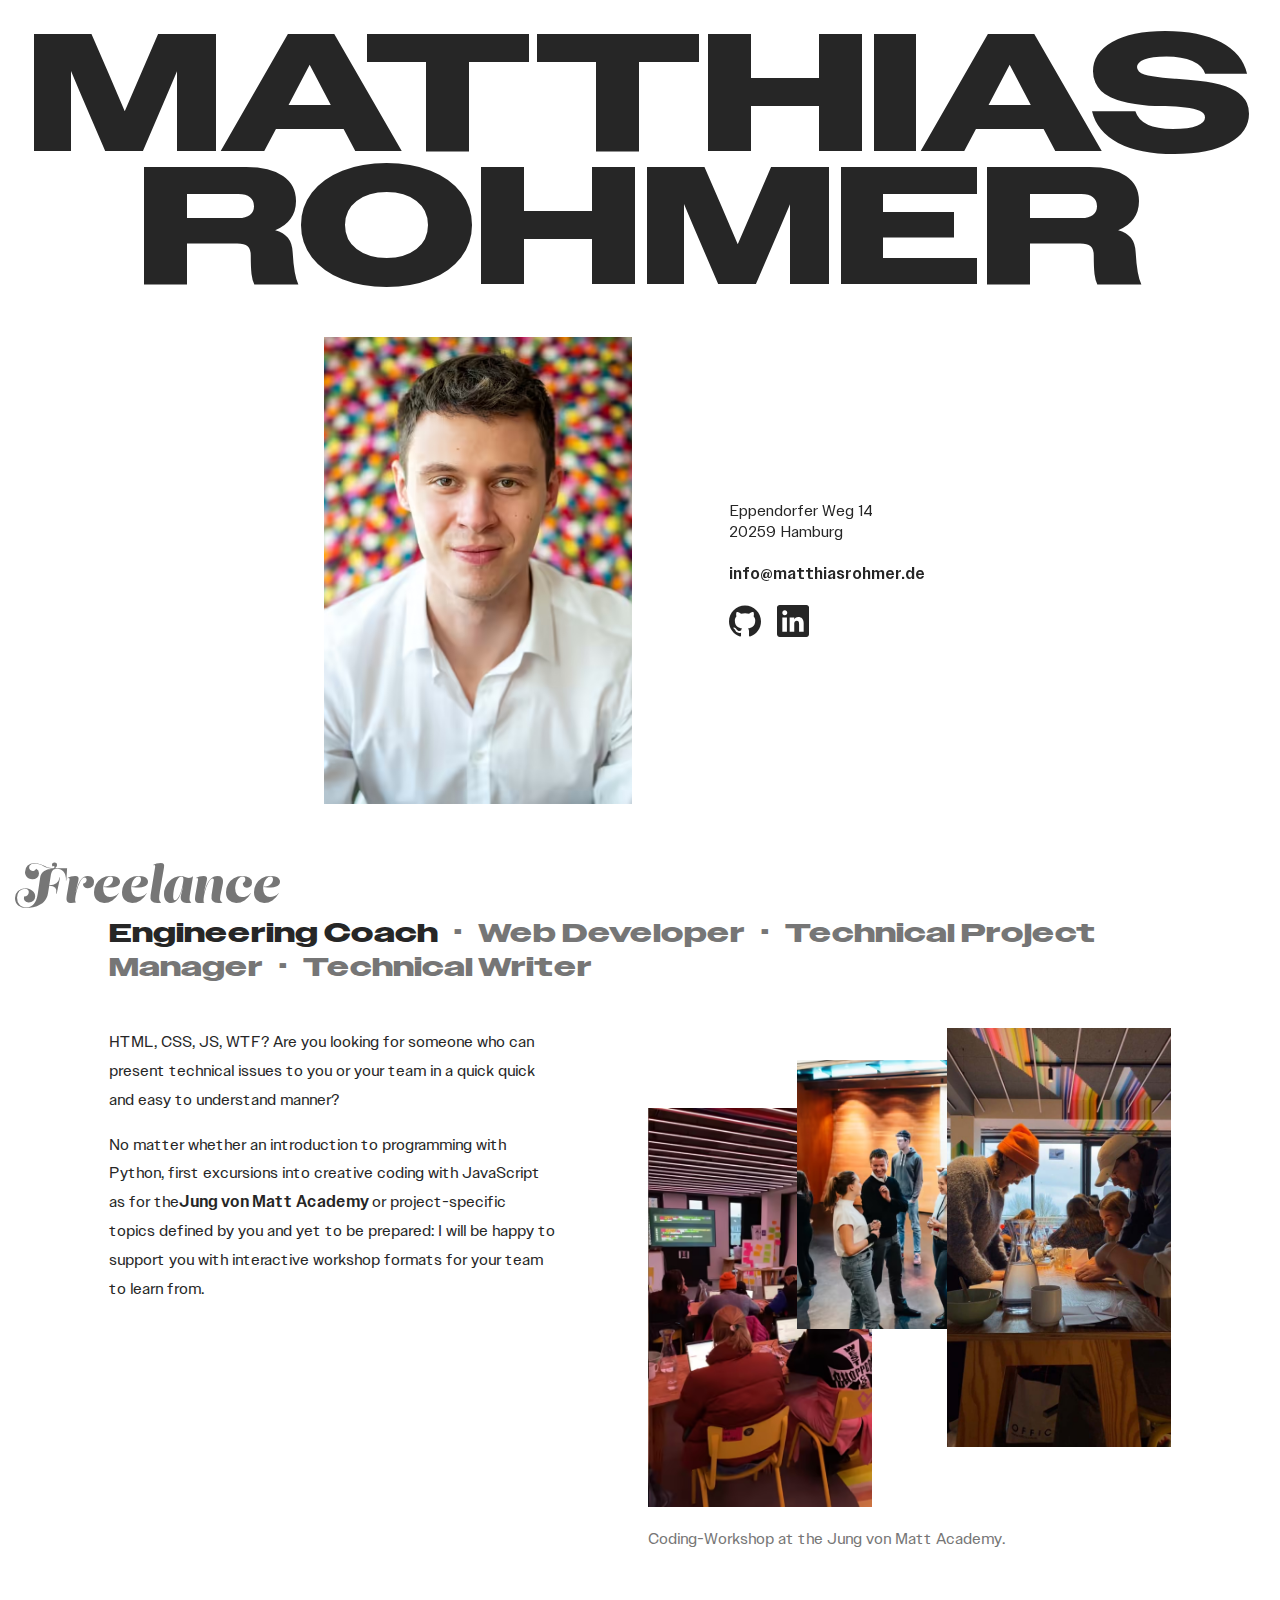
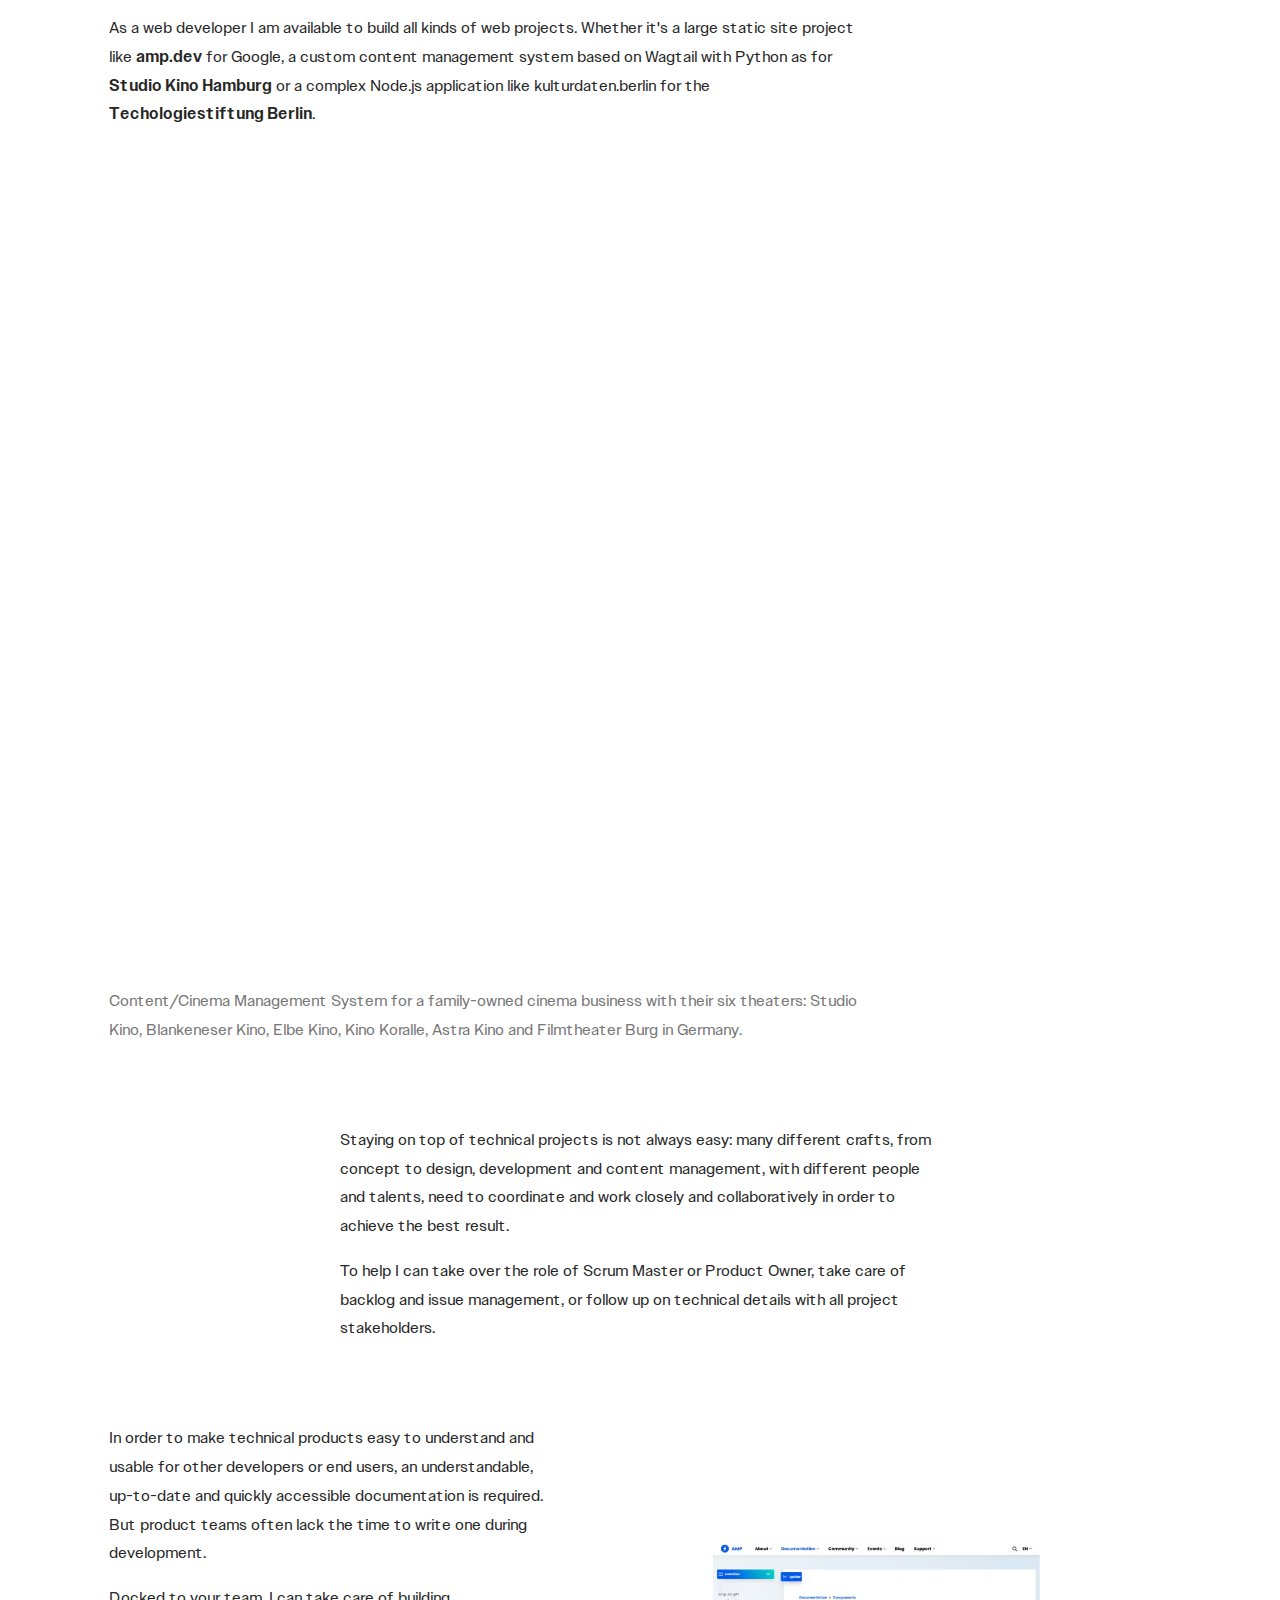
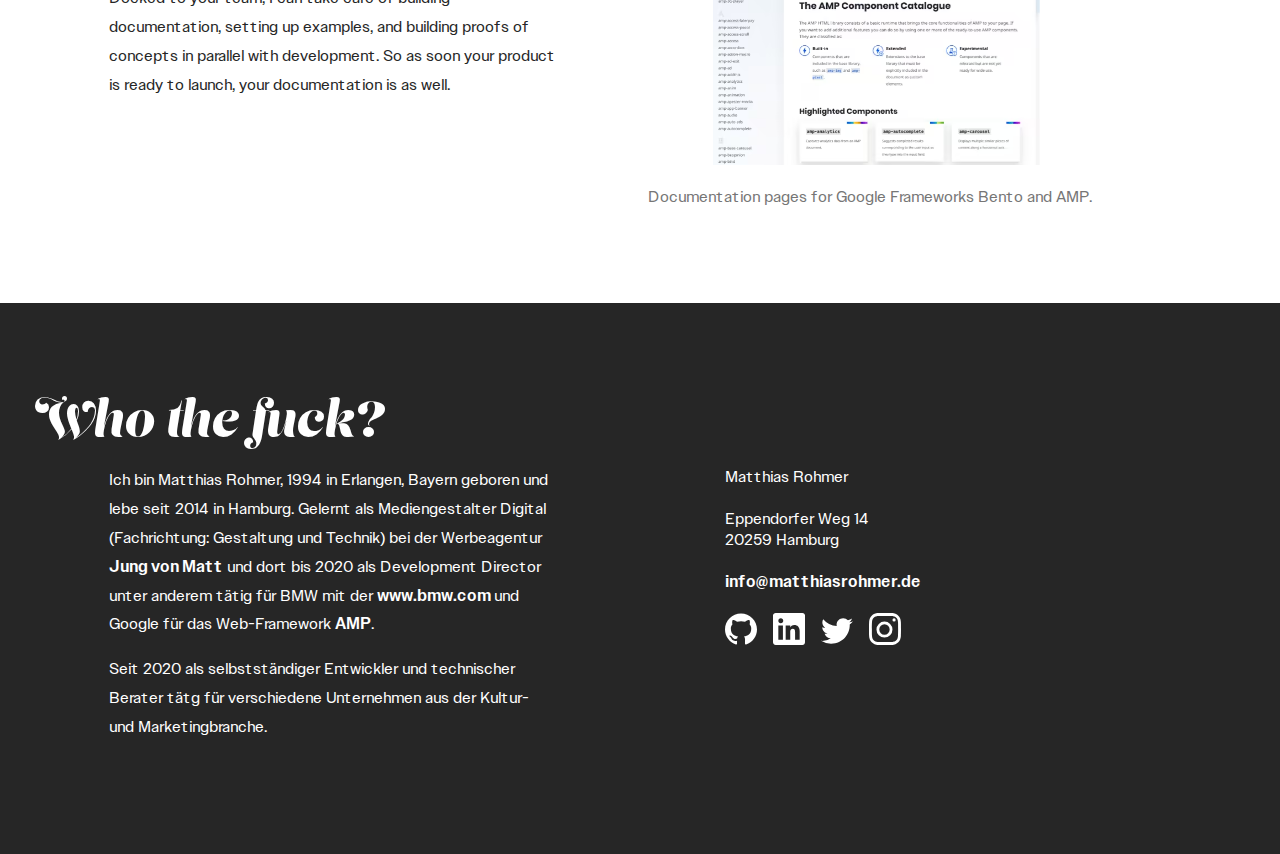
==== en/index.html @ 19c73180 "⚡️ Fix Lighthouse issues add english version" ====
<!doctype html><html lang="en"><head><meta charset="utf-8"><meta name="viewport" content="width=device-width,initial-scale=1"><link rel="shortcut icon" href="https://matthiasrohmer.github.io/2cd8d5626d5f0442fb8a.png"><link rel="canonical" href="https://www.matthiasrohmer.de"><link rel="alternate" hreflang="x-default" href="https://www.matthiasrohmer.de"><link rel="alternate" hreflang="en" href="https://www.matthiasrohmer.de/en/"><meta name="description" property="og:description" content="Freelance web developer and technical project manager living in Hamburg, Germany."><meta property="og:locale" content="en"><meta property="og:title" content="Matthias Rohmer | Web Developer &amp; Technical Project Manager"><meta property="og:url" content="https://www.matthiasrohmer.de"><meta property="og:type" content="website"><meta property="og:image:width" content="1200"><meta property="og:image:height" content="630"><meta property="og:image" content="https://matthiasrohmer.github.io/eeb49c354601a2fb08bf.jpg"><title>Matthias Rohmer | Web Developer &amp; Technical Project Manager</title><script defer="" data-domain="matthiasrohmer.de" src="https://plausible.io/js/plausible.js"></script><script defer="defer" src="https://matthiasrohmer.github.io/main.0be79943019cff0541ad.js"></script><style type="text/css">@font-face{font-display:swap;font-family:Owners Text;font-style:normal;font-weight:400;src:url(https://matthiasrohmer.github.io/fc6c41e362201911a006.woff2) format("woff2")}@font-face{font-display:swap;font-family:Owners Text;font-style:normal;font-weight:500;src:url(https://matthiasrohmer.github.io/acf7af7b7e41f0316003.woff2) format("woff2")}@font-face{font-display:swap;font-family:Owners XWide;font-style:normal;font-weight:400;src:url(https://matthiasrohmer.github.io/ea2575c4640aa5e8d9e4.woff2) format("woff2")}@font-face{font-display:swap;font-family:Lust Script;font-style:normal;font-weight:400;src:url(https://matthiasrohmer.github.io/aa566b6c888384e0f98e.woff2) format("woff2")}body{background-color:var(--color-2);color:var(--color-1);font-family:Owners Text,sans-serif;margin:0;padding:0}:root{--color-1:#262626;--color-2:#fff;--color-3:#767676}@media(prefers-color-scheme:dark){:root{--color-1:#fff;--color-2:#262626;--color-3:#a5a5a5}}h1,h2,h3,h4,h5,h6{font-family:Owners XWide,sans-serif;margin-bottom:20px;margin-top:0}img,video{height:auto;width:100%}figure{margin:0}figcaption{color:var(--color-3)}a{color:currentColor;font-style:normal;font-weight:500;text-decoration:none}p{line-height:1.8em;margin-top:0}.a{grid-gap:16px;display:grid;grid-template-columns:repeat(16,1fr)}.b{color:var(--color-3)}.c{display:block;height:1px;pointer-events:none;position:relative;top:-120px;width:100%}.d{margin-bottom:32px;padding:16px;position:relative}@media(min-width:480px){.d{height:auto;padding:32px 0}}.e{grid-column:1/span 2}@media(min-width:480px){.e{display:none}}.f{grid-column:3/span 2;position:sticky;top:16px}@media(min-width:480px){.f{display:none}}.e svg,.f svg{fill:var(--color-1);height:auto;width:calc(100% + 16px)}.g{display:none;font-size:min(max(1rem,13vw),200px);grid-column:1/-1;height:fit-content;line-height:.8em;position:sticky;text-align:center;text-transform:uppercase;top:16px}@media(min-width:480px){.g{display:block}}.h{grid-column:7/span 9;grid-row:1}@media(min-width:480px){.h{grid-column:5/span 4;grid-row:2}}@media(min-width:1200px){.h{grid-column:5/span 4}}.h img{height:100%;object-fit:cover;width:100%}.i{font-style:normal;grid-column:7/span 8;grid-row:2}@media(min-width:480px){.i{align-self:flex-end;grid-column:9/span 8;height:fit-content}}@media(min-width:1200px){.i{align-self:center;grid-column:10/span 4}}.j{display:block}.k{display:inline-block;height:32px;width:32px}.k+.k{margin-left:16px}.k svg{fill:currentColor;height:auto;width:100%}.l{background-color:var(--color-2);margin:0 auto;max-width:1465px;padding:16px 16px 10px;position:sticky;top:0;z-index:1}.l:after,.l:before{background-color:var(--color-2);content:"";height:30px;opacity:.8;pointer-events:none;position:absolute;top:calc(100% - 15px);transform:skew(0,-2deg);width:100%}.l:after{background-color:var(--color-2);opacity:.4;transform:skew(0,-1deg)}@media(min-width:480px){.l{padding:32px 32px 10px}}.m{color:var(--color-3);font-family:Lust Script,sans-serif;font-size:min(max(1rem,12vw),50px);line-height:.4em;margin:0 auto -16px;max-width:1465px;padding:16px;position:relative;z-index:2}@media(min-width:480px){.m{margin-bottom:-32px}}.n{-webkit-appearance:none;-moz-appearance:none;background:url("data:image/svg+xml;charset=utf-8,%3Csvg width='24' height='24' xmlns='http://www.w3.org/2000/svg'%3E%3Cpath d='m0 6 12 12L24 6H0z'/%3E%3Cpath fill='none' d='M0 0h24v24H0V0z'/%3E%3C/svg%3E");background-position:calc(100% - 10px);background-repeat:no-repeat;background-size:auto 33.33%;border:2px solid var(--color-1);border-radius:0;color:var(--color-1);font-family:Owners XWide,sans-serif;grid-column:3/-1;padding:8px;position:relative;z-index:1}@media(min-width:480px){.n{display:none}}.o{display:none;font-family:Owners XWide,sans-serif;font-size:min(max(1rem,2vw),32px);grid-column:2/-1;list-style:none;margin:0;padding:0;position:relative;z-index:1}@media(min-width:480px){.o{display:block}}.p{color:var(--color-3);display:inline;transition:color .2s ease}.p+.p:before{content:"·";margin:0 16px}.p.--active{color:var(--color-1)}.q{margin:0 auto;max-width:1465px;padding:16px}@media(min-width:480px){.q{padding:32px}}.r{grid-column:1/-1}@media(min-width:700px){.r{grid-column:2/span 6}.r:last-child{grid-column:9/span 7}.r.s{grid-column:2/span 10}.r.t{grid-column:5/span 8}}.u.v{display:grid;grid-template-columns:repeat(7,1fr)}.u.v picture:first-child{grid-column:1/span 3;grid-row:1;padding-top:80px}.u.v picture:nth-child(2){grid-column:3/span 2;grid-row:1;padding-top:32px}.u.v video{grid-column:5/span 3;grid-row:1}.u.v figcaption{grid-column:1/-1;grid-row:2;padding-top:16px}.u.w{display:grid;grid-column:1/-1;max-height:90vh;overflow:hidden;position:relative}.u.w picture{grid-row:1}.u.w picture:first-child{grid-column:8/span 9;grid-row:1;margin-bottom:64px}@media(min-width:700px){.u.w picture:first-child{grid-column:span 4}}.u.w picture:nth-child(2){align-self:end;grid-column:1/span 11;grid-row:1}@media(min-width:700px){.u.w picture:nth-child(2){grid-column:span 4}}.u.w picture:nth-child(3){display:none;grid-column:span 4}@media(min-width:700px){.u.w picture:nth-child(3){display:block}}.u.w picture:nth-child(4){align-self:center;display:none;grid-column:span 4}@media(min-width:700px){.u.w picture:nth-child(4){display:block}}.u.w figcaption{background-color:var(--color-2);grid-column:1/-1;grid-row:2;padding-top:16px}@media(min-width:700px){.u.w figcaption{grid-column:2/span 10}}.u.x{display:grid;grid-template-columns:repeat(8,1fr)}.u.x picture:first-child{grid-column:1/span 2;grid-row:1;margin-bottom:64px}.u.x picture:nth-child(2){align-self:end;grid-column:2/span 7;grid-row:1}@media(min-width:700px){.u.x picture:nth-child(2){grid-column:2/span 5}}.u.x figcaption{grid-column:1/-1;grid-row:2;padding-top:16px}.y{background-color:var(--color-1);color:var(--color-2);margin-top:32px;padding:32px 0;position:relative;z-index:1}@media(prefers-color-scheme:dark){.y{background-color:#a3a3a3}}@media(min-width:480px){.y{margin-top:64px;padding:64px 0}}.z{margin:0 auto;max-width:1465px;padding:16px}@media(min-width:480px){.z{padding:32px}}.ab{font-family:Lust Script,sans-serif;font-size:min(max(1rem,12vw),50px);grid-column:1/-1}.bb{grid-column:1/-1}@media(min-width:700px){.bb{grid-column:2/span 6}}.cb{font-style:normal;grid-column:1/-1;margin-top:32px;text-align:center}@media(min-width:480px){.cb{margin-top:64px}}@media(min-width:700px){.cb{grid-column:10/span 6;margin-top:0;text-align:left}}</style></head><body><svg xmlns="http://www.w3.org/2000/svg" style="position:absolute;width:0;height:0;overflow:hidden"><symbol id="icon-github" viewBox="0 0 30 29"><title>github</title><path d="M15 0C6.713 0 0 6.653 0 14.867c0 6.578 4.294 12.135 10.256 14.105.75.13 1.031-.316 1.031-.707 0-.353-.018-1.523-.018-2.769-3.769.688-4.744-.91-5.044-1.746-.169-.428-.9-1.747-1.538-2.1-.525-.279-1.275-.967-.018-.985 1.181-.019 2.025 1.078 2.306 1.524 1.35 2.248 3.506 1.616 4.369 1.226.131-.966.525-1.617.956-1.988-3.337-.372-6.825-1.654-6.825-7.34 0-1.618.581-2.956 1.538-3.996-.15-.372-.675-1.896.15-3.94 0 0 1.256-.39 4.125 1.524 1.2-.335 2.475-.502 3.75-.502s2.55.167 3.75.502c2.868-1.933 4.125-1.524 4.125-1.524.825 2.044.3 3.568.15 3.94.956 1.04 1.537 2.36 1.537 3.995 0 5.705-3.506 6.969-6.844 7.34.544.465 1.013 1.357 1.013 2.751 0 1.988-.019 3.587-.019 4.088 0 .39.281.855 1.031.707C25.706 27.002 30 21.427 30 14.867 30 6.653 23.288 0 15 0Z" fill-rule="evenodd"></path></symbol><symbol id="icon-instagram" viewBox="0 0 30 30"><title>instagram</title><g fill-rule="evenodd"><path d="M15 0c-4.074 0-4.585.017-6.184.09-1.597.073-2.687.327-3.642.698a7.352 7.352 0 0 0-2.656 1.73 7.352 7.352 0 0 0-1.73 2.656C.417 6.13.163 7.22.09 8.816.017 10.416 0 10.926 0 15s.017 4.585.09 6.184c.073 1.597.327 2.687.698 3.642a7.352 7.352 0 0 0 1.73 2.656 7.353 7.353 0 0 0 2.656 1.73c.955.371 2.045.625 3.642.698 1.6.073 2.11.09 6.184.09s4.585-.017 6.184-.09c1.597-.073 2.687-.327 3.642-.697a7.353 7.353 0 0 0 2.656-1.73 7.353 7.353 0 0 0 1.73-2.657c.371-.955.625-2.045.698-3.642.073-1.6.09-2.11.09-6.184s-.017-4.585-.09-6.184c-.073-1.597-.327-2.687-.697-3.642a7.353 7.353 0 0 0-1.73-2.656 7.352 7.352 0 0 0-2.657-1.73C23.87.417 22.78.163 21.184.09 19.584.017 19.074 0 15 0Zm0 2.703c4.005 0 4.48.015 6.061.087 1.463.067 2.257.311 2.786.517.7.272 1.2.597 1.724 1.122.525.525.85 1.024 1.122 1.724.206.529.45 1.323.517 2.786.072 1.581.087 2.056.087 6.061s-.015 4.48-.087 6.061c-.067 1.463-.311 2.257-.517 2.786-.272.7-.597 1.2-1.122 1.724a4.647 4.647 0 0 1-1.724 1.122c-.529.206-1.323.45-2.786.517-1.581.072-2.056.087-6.061.087s-4.48-.015-6.061-.087c-1.463-.067-2.257-.311-2.786-.517-.7-.272-1.2-.597-1.724-1.122a4.648 4.648 0 0 1-1.122-1.724c-.206-.529-.45-1.323-.517-2.786-.072-1.581-.087-2.056-.087-6.061s.015-4.48.087-6.061c.067-1.463.311-2.257.517-2.786.272-.7.597-1.2 1.122-1.724a4.647 4.647 0 0 1 1.724-1.122c.529-.206 1.323-.45 2.786-.517 1.581-.072 2.056-.087 6.061-.087Z"></path><path d="M14.5 20.368a4.868 4.868 0 1 1 0-9.736 4.868 4.868 0 0 1 0 9.736ZM14.5 8a7.5 7.5 0 1 0 0 15 7.5 7.5 0 0 0 0-15ZM25 6.5a1.5 1.5 0 1 1-3 0 1.5 1.5 0 0 1 3 0"></path></g></symbol><symbol id="icon-linkedin" viewBox="0 0 30 30"><title>linkedin</title><path d="M27.6 0H2.564C1.196 0 0 .985 0 2.337v25.092C0 28.789 1.196 30 2.563 30h25.03C28.968 30 30 28.78 30 27.429V2.337C30.008.985 28.968 0 27.6 0ZM9.3 25.007H5V11.644h4.3v13.363ZM7.298 9.612h-.032C5.891 9.612 5 8.588 5 7.307 5.001 6.002 5.916 5 7.322 5c1.407 0 2.266.993 2.298 2.306 0 1.281-.891 2.305-2.321 2.305Zm17.707 15.395h-4.298V17.7c0-1.75-.625-2.946-2.18-2.946-1.188 0-1.89.805-2.203 1.586-.118.282-.149.664-.149 1.055v7.612h-4.298V11.644h4.298v1.86c.625-.891 1.602-2.173 3.876-2.173 2.821 0 4.954 1.86 4.954 5.869v7.807Z"></path></symbol><symbol id="icon-twitter" viewBox="0 0 35 28"><title>twitter</title><path d="M11.007 28c13.209 0 20.431-10.771 20.431-20.112 0-.306-.006-.61-.02-.913A14.477 14.477 0 0 0 35 3.315a14.496 14.496 0 0 1-4.124 1.112 7.114 7.114 0 0 0 3.158-3.91 14.54 14.54 0 0 1-4.56 1.716A7.226 7.226 0 0 0 24.232 0c-3.965 0-7.18 3.166-7.18 7.068 0 .554.062 1.094.185 1.611A20.497 20.497 0 0 1 2.436 1.294a6.966 6.966 0 0 0-.973 3.553c0 2.452 1.268 4.617 3.196 5.884a7.214 7.214 0 0 1-3.252-.884l-.001.09c0 3.423 2.475 6.281 5.76 6.93a7.297 7.297 0 0 1-3.242.12c.914 2.809 3.565 4.853 6.708 4.91a14.552 14.552 0 0 1-8.92 3.026c-.578 0-1.15-.033-1.712-.098A20.562 20.562 0 0 0 11.008 28"></path></symbol></svg><svg xmlns="http://www.w3.org/2000/svg" style="position:absolute;width:0;height:0;overflow:hidden"><symbol id="logo-matthias" viewBox="0 0 119 1219"><title>logo-matthias</title><path d="m115.97 1182.517-77.12.161 20.77-8.694 56.35-24.31v-36.386l-56.35-24.311-20.448-8.694 20.448.16 56.35.162v-37.674H3.27v55.706l74.382 32.2-37.191 15.939-37.191 16.1v55.706h112.7v-36.064Zm0-185.955-21.092-11.27v-65.527l21.092-11.27v-44.919L3.27 928.781v44.92l112.7 65.043v-42.181Zm-44.114-64.4v40.894L33.055 952.61l38.8-20.447Zm44.114-168.728H29.835v-57.96H3.269v156.814h26.566V804.65h86.135v-41.216Zm0-161.966H29.835v-57.96H3.269v156.814h26.566v-57.638h86.135v-41.216Zm0-107.387H72.178V427.75h43.792v-41.216H3.27v41.216h42.182v66.332H3.27v41.216h112.7v-41.216Zm0-159.712H3.27v40.894h112.7V334.37Zm0-46.69-21.091-11.27v-65.527l21.09-11.27v-44.919L3.27 219.898v44.92l112.7 65.043V287.68Zm-44.114-64.4v40.894l-38.801-20.447 38.8-20.447Zm47.012-150.696C118.868 26.86 103.25.294 80.067.294c-28.98 0-31.717 39.445-33.971 70.68-1.61 20.768-2.737 37.995-11.27 37.995-5.474 0-10.304-7.889-10.304-28.819 0-20.447 6.44-34.454 16.905-37.835V2.227C15.827 8.023.37 36.52.37 81.439c0 44.275 15.456 69.874 38.48 69.874 28.818 0 32.038-36.87 33.97-67.62 1.45-22.219 2.254-41.217 11.27-41.217 5.957 0 10.948 9.016 10.948 31.395 0 21.092-5.957 33.166-17.227 36.709v41.698c26.082-6.278 41.055-34.292 41.055-79.694Z"></path></symbol><symbol id="logo-rohmer" viewBox="0 0 119 964"><title>logo-rohmer</title><path d="M115.97 922.57H76.684v-48.46c0-9.016 2.898-12.88 11.592-13.202 13.524-.483 21.735-.966 27.692-3.542v-42.504c-6.923 3.38-17.388 4.669-30.912 5.474-11.43.644-18.193 5.796-21.09 16.905-4.992-13.041-14.974-20.125-28.015-20.125-20.769 0-32.683 17.549-32.683 47.817v98.854h112.7V922.57Zm-63.757-49.91v49.91H28.868v-49.91c0-9.498 4.186-14.972 11.753-14.972 7.406 0 11.592 5.635 11.592 14.973ZM119.19 727.6c0-47.978-23.827-82.593-59.57-82.593-35.742 0-59.57 34.615-59.57 82.593 0 48.3 23.828 82.754 59.57 82.754 35.742 0 59.57-34.454 59.57-82.754Zm-27.852 0c0 23.345-12.076 40.089-31.718 40.089s-31.716-16.744-31.716-40.09c0-23.023 12.075-39.767 31.717-39.767s31.717 16.744 31.717 39.767Zm24.632-132.343H72.178v-66.331h43.791V487.71H3.27v41.216h42.182v66.332H3.27v41.216h112.7v-41.216Zm0-154.72-77.118.16 20.768-8.693 56.35-24.311v-36.386l-56.35-24.311-20.447-8.694 20.448.16 56.35.162V300.95H3.27v55.706l74.382 32.2-37.191 15.939-37.191 16.1V476.6h112.7v-36.064Zm0-282.394H90.694v90.804h-19.32v-68.425H46.9v68.425H29.353v-90.804H3.27V289.84h112.7V158.143Zm0-50.393H76.686V59.289c0-9.016 2.897-12.88 11.591-13.202 13.524-.483 21.735-.966 27.692-3.542V.04c-6.923 3.382-17.388 4.67-30.912 5.475-11.43.644-18.193 5.796-21.09 16.905C58.974 9.379 48.992 2.295 35.951 2.295 15.183 2.295 3.27 19.844 3.27 50.112v98.853h112.7V107.75ZM52.214 57.84v49.91H28.867V57.84c0-9.5 4.186-14.973 11.753-14.973 7.406 0 11.592 5.635 11.592 14.973Z"></path></symbol></svg><section class="d a" data-parallax="stage"><div class="e"><svg width="119" height="1219"><use href="#logo-matthias"></use></svg></div><div class="f"><svg width="119" height="964"><use href="#logo-rohmer"></use></svg></div><h1 class="g">Matthias<br>Rohmer</h1><picture class="h"><source srcset="https://matthiasrohmer.github.io/567ba1b4fa90b9daa570.avif" type="image/avif"><source srcset="https://matthiasrohmer.github.io/42ac4b1ed1ce0d8e7ca0.webp" type="image/webp"><source srcset="https://matthiasrohmer.github.io/c59027f621e9e6199894.jpg" type="image/jpeg"><img src="https://matthiasrohmer.github.io/c59027f621e9e6199894.jpg" width="484" height="726" loading="lazy" decoding="async" alt="Matthias Rohmer"></picture><address class="i">Eppendorfer Weg 14<br>20259&nbsp;Hamburg<br><br><a class="j" href="mailto:info@matthiasrohmer.de">info@matthiasrohmer.de</a><br><a class="k" href="https://github.com/matthiasrohmer" rel="noopener" aria-label="GitHub"><svg width="30" height="30"><use href="#icon-github"></use></svg></a><a class="k" href="https://www.linkedin.com/in/matthias-rohmer-b09191b0/" rel="noopener" aria-label="LinkedIn"><svg width="30" height="30"><use href="#icon-linkedin"></use></svg></a></address></section><h2 class="m">Freelance</h2><nav class="l a" data-skills=""><select class="n"><option value="engineering-coach">Engineering Coach</option><option value="web-developer">Web Developer</option><option value="technical-project-manager">Technical Project Manager</option><option value="technical-writer">Technical Writer</option></select><div class="o" role="list"><a class="p --active" href="#engineering-coach" role="listitem" data-skill="">Engineering Coach</a><a class="p" href="#web-developer" role="listitem" data-skill="">Web Developer</a><a class="p" href="#technical-project-manager" role="listitem" data-skill="">Technical Project Manager</a><a class="p" href="#technical-writer" role="listitem" data-skill="">Technical Writer</a></div></nav><span class="c" id="engineering-coach" tabindex="-1"></span><section class="q a"><div class="r"><p>HTML, CSS, JS, WTF? Are you looking for someone who can present technical issues to you or your team in a quick quick and easy to understand manner?</p><p>No matter whether an introduction to programming with Python, first excursions into creative coding with JavaScript as for the<a href="https://jvm-academy.org" rel="noopener" target="_blank">Jung von Matt Academy </a>or project-specific topics defined by you and yet to be prepared: I will be happy to support you with interactive workshop formats for your team to learn from.</p></div><figure class="r u v"><picture data-scroll="" data-scroll-speed="-2" data-scroll-position="top"><source srcset="https://matthiasrohmer.github.io/61c12d3a1e2a7eeea986.avif" type="image/avif"><source srcset="https://matthiasrohmer.github.io/9254873c31ae91c7b62b.webp" type="image/webp"><source srcset="https://matthiasrohmer.github.io/6b6b4c8a4e3cffbe28b3.jpg" type="image/jpeg"><img src="https://matthiasrohmer.github.io/6b6b4c8a4e3cffbe28b3.jpg" width="488" height="868" loading="lazy" decoding="async" alt="Students experimenting with three.js"></picture><picture><source srcset="https://matthiasrohmer.github.io/c2830d182aea3750db48.avif" type="image/avif"><source srcset="https://matthiasrohmer.github.io/048047be6dc3790830ab.webp" type="image/webp"><source srcset="https://matthiasrohmer.github.io/0fc7d37f753dbf2ca07a.jpg" type="image/jpeg"><img src="https://matthiasrohmer.github.io/0fc7d37f753dbf2ca07a.jpg" width="360" height="648" loading="lazy" decoding="async" alt="A first demo sprint review in an agile workshop."></picture><video src="https://matthiasrohmer.github.io/80843d823f3e53322523.mp4" poster="https://matthiasrohmer.github.io/39649ac3b7039bd49dfe.jpg" width="480" height="898" autoplay="" loop="" muted="" playsinline=""></video><figcaption>Coding-Workshop at the Jung von Matt Academy.</figcaption></figure></section><span class="c" id="web-developer" tabindex="-1"></span><section class="q a"><div class="r s"><p>As a web developer I am available to build all kinds of web projects. Whether it's a large static site project like <a href="https://amp.dev" rel="noopener" target="_blank">amp.dev</a> for Google, a custom content management system based on Wagtail with Python as for <a href="https://www.studio-kino.de" rel="noopener" target="_blank">Studio Kino Hamburg</a> or a complex Node.js application like kulturdaten.berlin for the <a href="https://www.technologiestiftung-berlin.de/" rel="noopener" target="_blank">Techologiestiftung Berlin</a>.</p></div><figure class="r u w a"><picture><source srcset="https://matthiasrohmer.github.io/1f1f45308e24b2a04f4a.avif" type="image/avif"><source srcset="https://matthiasrohmer.github.io/0e480fd9c0c920948d0e.webp" type="image/webp"><source srcset="https://matthiasrohmer.github.io/9f98abb1101dfb4683da.jpg" type="image/jpeg"><img src="https://matthiasrohmer.github.io/9f98abb1101dfb4683da.jpg" width="720" height="2629" loading="lazy" decoding="async" alt="www.studio-kino.de Layout"></picture><picture data-parallax="web-development"><source srcset="https://matthiasrohmer.github.io/47ab22dcc8d4321af648.avif" type="image/avif"><source srcset="https://matthiasrohmer.github.io/8d56881dd3014c9d5984.webp" type="image/webp"><source srcset="https://matthiasrohmer.github.io/9480133b7b1f5ec187f0.jpg" type="image/jpeg"><img src="https://matthiasrohmer.github.io/9480133b7b1f5ec187f0.jpg" width="720" height="2629" loading="lazy" decoding="async" alt="www.blankeneserkino.de Layout"></picture><picture><source srcset="https://matthiasrohmer.github.io/e3b01a89db361ba6fcf3.avif" type="image/avif"><source srcset="https://matthiasrohmer.github.io/136c92c84db304e8791e.webp" type="image/webp"><source srcset="https://matthiasrohmer.github.io/9a0a54b1e7f2b6e08e0a.jpg" type="image/jpeg"><img src="https://matthiasrohmer.github.io/9a0a54b1e7f2b6e08e0a.jpg" width="720" height="2629" loading="lazy" decoding="async" alt="www.korallekino.de Layout"></picture><picture data-parallax="web-development"><source srcset="https://matthiasrohmer.github.io/04028239e143a8e7eba5.avif" type="image/avif"><source srcset="https://matthiasrohmer.github.io/5c1d7fb487c51cb6747a.webp" type="image/webp"><source srcset="https://matthiasrohmer.github.io/760fce3993b2e373166e.jpg" type="image/jpeg"><img src="https://matthiasrohmer.github.io/760fce3993b2e373166e.jpg" width="720" height="2629" loading="lazy" decoding="async" alt="www.burgfilmtheater.de Layout"></picture></figure><p class="r s b">Content/Cinema Management System for a family-owned cinema business with their six theaters: Studio Kino, Blankeneser Kino, Elbe Kino, Kino Koralle, Astra Kino and Filmtheater Burg in Germany.</p></section><span class="c" id="technical-project-manager" tabindex="-1"></span><section class="q a"><div class="r t"><p>Staying on top of technical projects is not always easy: many different crafts, from concept to design, development and content management, with different people and talents, need to coordinate and work closely and collaboratively in order to achieve the best result.</p><p>To help I can take over the role of Scrum Master or Product Owner, take care of backlog and issue management, or follow up on technical details with all project stakeholders.</p></div></section><span class="c" id="technical-writer" tabindex="-1"></span><section class="q a"><div class="r"><p>In order to make technical products easy to understand and usable for other developers or end users, an understandable, up-to-date and quickly accessible documentation is required. But product teams often lack the time to write one during development.</p><p>Docked to your team, I can take care of building documentation, setting up examples, and building proofs of concepts in parallel with development. So as soon your product is ready to launch, your documentation is as well.</p></div><figure class="r u x"><picture><source srcset="https://matthiasrohmer.github.io/026bd9680ee0143c11e4.avif" type="image/avif"><source srcset="https://matthiasrohmer.github.io/d572bae44a9e7624e1a1.webp" type="image/webp"><source srcset="https://matthiasrohmer.github.io/2cb652743a3588d450d9.jpg" type="image/jpg"><img srcset="https://matthiasrohmer.github.io/2cb652743a3588d450d9.jpg" width="488" height="868" loading="lazy" decoding="async" alt="bentojs.dev Layout"></picture><picture><source srcset="https://matthiasrohmer.github.io/2626854edf06d837aba5.avif" type="image/avif"><source srcset="https://matthiasrohmer.github.io/24aa6e0bc2f1f13558f2.webp" type="image/webp"><source srcset="https://matthiasrohmer.github.io/9c97e36c56b20b0df2a3.jpg" type="image/jpg"><img srcset="https://matthiasrohmer.github.io/9c97e36c56b20b0df2a3.jpg" width="360" height="648" loading="lazy" decoding="async" alt="amp.dev Layout"></picture><figcaption>Documentation pages for Google Frameworks Bento and AMP.</figcaption></figure></section><footer class="y"><div class="z a"><div class="ab">Who the fuck?</div><div class="bb"><p>Ich bin Matthias Rohmer, 1994 in Erlangen, Bayern geboren und lebe seit 2014 in Hamburg. Gelernt als Mediengestalter Digital (Fachrichtung: Gestaltung und Technik) bei der Werbeagentur <a href="https://jvm.com">Jung von Matt</a> und dort bis 2020 als Development Director unter anderem tätig für BMW mit der <a href="https://www.bmw.com">www.bmw.com </a>und Google für das Web-Framework <a href="https://amp.dev">AMP</a>.</p><p>Seit 2020 als selbstständiger Entwickler und technischer Berater tätg für verschiedene Unternehmen aus der Kultur- und Marketingbranche.</p></div><address class="cb">Matthias Rohmer<br><br>Eppendorfer Weg 14<br>20259&nbsp;Hamburg<br><br><a class="" href="mailto:info@matthiasrohmer.de">info@matthiasrohmer.de</a><br><br><a class="k" href="https://github.com/matthiasrohmer" rel="noopener" aria-label="GitHub"><svg width="30" height="30"><use href="#icon-github"></use></svg></a><a class="k" href="https://www.linkedin.com/in/matthias-rohmer-b09191b0/" rel="noopener" aria-label="LinkedIn"><svg width="30" height="30"><use href="#icon-linkedin"></use></svg></a><a class="k" href="https://twitter.com/matthiasrohmer" rel="noopener" aria-label="Twitter"><svg width="30" height="28"><use href="#icon-twitter"></use></svg></a><a class="k" href="https://instagram.com/matthiasrohmer" rel="noopener" aria-label="Instagram"><svg width="30" height="30"><use href="#icon-instagram"></use></svg></a></address></div></footer></body></html>
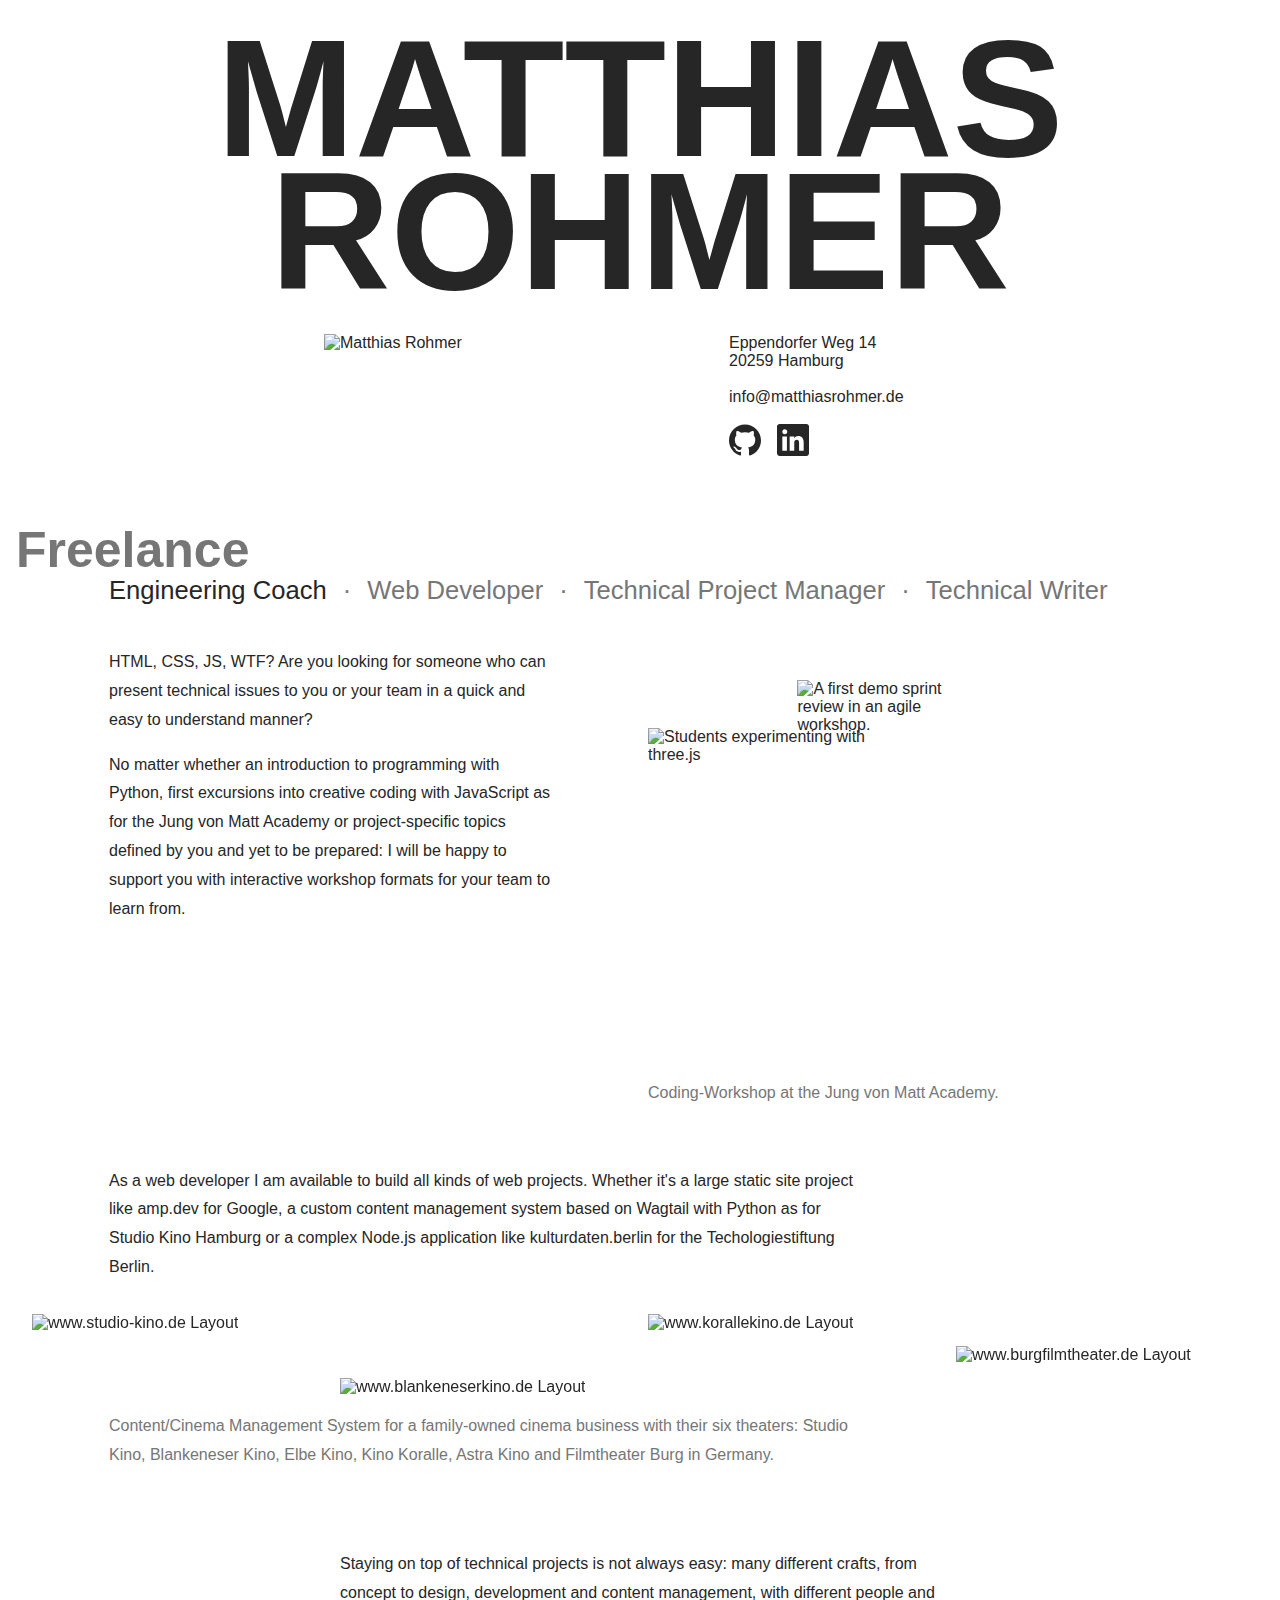
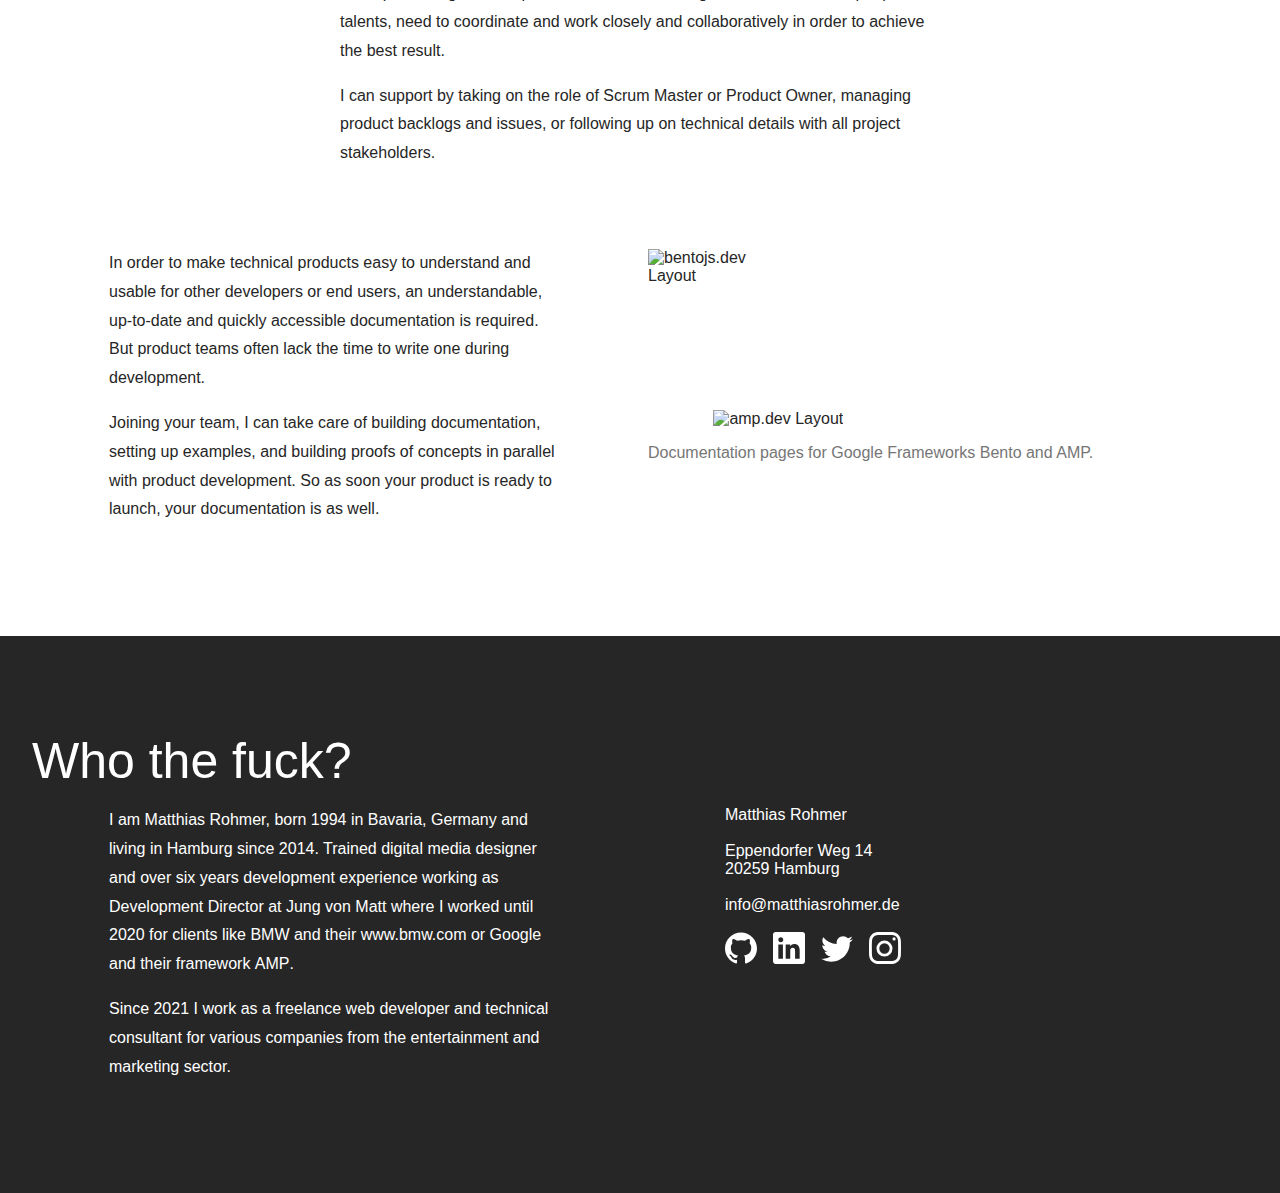
==== commit b1ea55a9: "💬 Update and fix copy for German and English" ====
--- a/en/index.html
+++ b/en/index.html
@@ -1 +1 @@
-<!doctype html><html lang="en"><head><meta charset="utf-8"><meta name="viewport" content="width=device-width,initial-scale=1"><link rel="shortcut icon" href="https://matthiasrohmer.github.io/2cd8d5626d5f0442fb8a.png"><link rel="canonical" href="https://www.matthiasrohmer.de"><link rel="alternate" hreflang="x-default" href="https://www.matthiasrohmer.de"><link rel="alternate" hreflang="en" href="https://www.matthiasrohmer.de/en/"><meta name="description" property="og:description" content="Freelance web developer and technical project manager living in Hamburg, Germany."><meta property="og:locale" content="en"><meta property="og:title" content="Matthias Rohmer | Web Developer &amp; Technical Project Manager"><meta property="og:url" content="https://www.matthiasrohmer.de"><meta property="og:type" content="website"><meta property="og:image:width" content="1200"><meta property="og:image:height" content="630"><meta property="og:image" content="https://matthiasrohmer.github.io/eeb49c354601a2fb08bf.jpg"><title>Matthias Rohmer | Web Developer &amp; Technical Project Manager</title><script defer="" data-domain="matthiasrohmer.de" src="https://plausible.io/js/plausible.js"></script><script defer="defer" src="https://matthiasrohmer.github.io/main.0be79943019cff0541ad.js"></script><style type="text/css">@font-face{font-display:swap;font-family:Owners Text;font-style:normal;font-weight:400;src:url(https://matthiasrohmer.github.io/fc6c41e362201911a006.woff2) format("woff2")}@font-face{font-display:swap;font-family:Owners Text;font-style:normal;font-weight:500;src:url(https://matthiasrohmer.github.io/acf7af7b7e41f0316003.woff2) format("woff2")}@font-face{font-display:swap;font-family:Owners XWide;font-style:normal;font-weight:400;src:url(https://matthiasrohmer.github.io/ea2575c4640aa5e8d9e4.woff2) format("woff2")}@font-face{font-display:swap;font-family:Lust Script;font-style:normal;font-weight:400;src:url(https://matthiasrohmer.github.io/aa566b6c888384e0f98e.woff2) format("woff2")}body{background-color:var(--color-2);color:var(--color-1);font-family:Owners Text,sans-serif;margin:0;padding:0}:root{--color-1:#262626;--color-2:#fff;--color-3:#767676}@media(prefers-color-scheme:dark){:root{--color-1:#fff;--color-2:#262626;--color-3:#a5a5a5}}h1,h2,h3,h4,h5,h6{font-family:Owners XWide,sans-serif;margin-bottom:20px;margin-top:0}img,video{height:auto;width:100%}figure{margin:0}figcaption{color:var(--color-3)}a{color:currentColor;font-style:normal;font-weight:500;text-decoration:none}p{line-height:1.8em;margin-top:0}.a{grid-gap:16px;display:grid;grid-template-columns:repeat(16,1fr)}.b{color:var(--color-3)}.c{display:block;height:1px;pointer-events:none;position:relative;top:-120px;width:100%}.d{margin-bottom:32px;padding:16px;position:relative}@media(min-width:480px){.d{height:auto;padding:32px 0}}.e{grid-column:1/span 2}@media(min-width:480px){.e{display:none}}.f{grid-column:3/span 2;position:sticky;top:16px}@media(min-width:480px){.f{display:none}}.e svg,.f svg{fill:var(--color-1);height:auto;width:calc(100% + 16px)}.g{display:none;font-size:min(max(1rem,13vw),200px);grid-column:1/-1;height:fit-content;line-height:.8em;position:sticky;text-align:center;text-transform:uppercase;top:16px}@media(min-width:480px){.g{display:block}}.h{grid-column:7/span 9;grid-row:1}@media(min-width:480px){.h{grid-column:5/span 4;grid-row:2}}@media(min-width:1200px){.h{grid-column:5/span 4}}.h img{height:100%;object-fit:cover;width:100%}.i{font-style:normal;grid-column:7/span 8;grid-row:2}@media(min-width:480px){.i{align-self:flex-end;grid-column:9/span 8;height:fit-content}}@media(min-width:1200px){.i{align-self:center;grid-column:10/span 4}}.j{display:block}.k{display:inline-block;height:32px;width:32px}.k+.k{margin-left:16px}.k svg{fill:currentColor;height:auto;width:100%}.l{background-color:var(--color-2);margin:0 auto;max-width:1465px;padding:16px 16px 10px;position:sticky;top:0;z-index:1}.l:after,.l:before{background-color:var(--color-2);content:"";height:30px;opacity:.8;pointer-events:none;position:absolute;top:calc(100% - 15px);transform:skew(0,-2deg);width:100%}.l:after{background-color:var(--color-2);opacity:.4;transform:skew(0,-1deg)}@media(min-width:480px){.l{padding:32px 32px 10px}}.m{color:var(--color-3);font-family:Lust Script,sans-serif;font-size:min(max(1rem,12vw),50px);line-height:.4em;margin:0 auto -16px;max-width:1465px;padding:16px;position:relative;z-index:2}@media(min-width:480px){.m{margin-bottom:-32px}}.n{-webkit-appearance:none;-moz-appearance:none;background:url("data:image/svg+xml;charset=utf-8,%3Csvg width='24' height='24' xmlns='http://www.w3.org/2000/svg'%3E%3Cpath d='m0 6 12 12L24 6H0z'/%3E%3Cpath fill='none' d='M0 0h24v24H0V0z'/%3E%3C/svg%3E");background-position:calc(100% - 10px);background-repeat:no-repeat;background-size:auto 33.33%;border:2px solid var(--color-1);border-radius:0;color:var(--color-1);font-family:Owners XWide,sans-serif;grid-column:3/-1;padding:8px;position:relative;z-index:1}@media(min-width:480px){.n{display:none}}.o{display:none;font-family:Owners XWide,sans-serif;font-size:min(max(1rem,2vw),32px);grid-column:2/-1;list-style:none;margin:0;padding:0;position:relative;z-index:1}@media(min-width:480px){.o{display:block}}.p{color:var(--color-3);display:inline;transition:color .2s ease}.p+.p:before{content:"·";margin:0 16px}.p.--active{color:var(--color-1)}.q{margin:0 auto;max-width:1465px;padding:16px}@media(min-width:480px){.q{padding:32px}}.r{grid-column:1/-1}@media(min-width:700px){.r{grid-column:2/span 6}.r:last-child{grid-column:9/span 7}.r.s{grid-column:2/span 10}.r.t{grid-column:5/span 8}}.u.v{display:grid;grid-template-columns:repeat(7,1fr)}.u.v picture:first-child{grid-column:1/span 3;grid-row:1;padding-top:80px}.u.v picture:nth-child(2){grid-column:3/span 2;grid-row:1;padding-top:32px}.u.v video{grid-column:5/span 3;grid-row:1}.u.v figcaption{grid-column:1/-1;grid-row:2;padding-top:16px}.u.w{display:grid;grid-column:1/-1;max-height:90vh;overflow:hidden;position:relative}.u.w picture{grid-row:1}.u.w picture:first-child{grid-column:8/span 9;grid-row:1;margin-bottom:64px}@media(min-width:700px){.u.w picture:first-child{grid-column:span 4}}.u.w picture:nth-child(2){align-self:end;grid-column:1/span 11;grid-row:1}@media(min-width:700px){.u.w picture:nth-child(2){grid-column:span 4}}.u.w picture:nth-child(3){display:none;grid-column:span 4}@media(min-width:700px){.u.w picture:nth-child(3){display:block}}.u.w picture:nth-child(4){align-self:center;display:none;grid-column:span 4}@media(min-width:700px){.u.w picture:nth-child(4){display:block}}.u.w figcaption{background-color:var(--color-2);grid-column:1/-1;grid-row:2;padding-top:16px}@media(min-width:700px){.u.w figcaption{grid-column:2/span 10}}.u.x{display:grid;grid-template-columns:repeat(8,1fr)}.u.x picture:first-child{grid-column:1/span 2;grid-row:1;margin-bottom:64px}.u.x picture:nth-child(2){align-self:end;grid-column:2/span 7;grid-row:1}@media(min-width:700px){.u.x picture:nth-child(2){grid-column:2/span 5}}.u.x figcaption{grid-column:1/-1;grid-row:2;padding-top:16px}.y{background-color:var(--color-1);color:var(--color-2);margin-top:32px;padding:32px 0;position:relative;z-index:1}@media(prefers-color-scheme:dark){.y{background-color:#a3a3a3}}@media(min-width:480px){.y{margin-top:64px;padding:64px 0}}.z{margin:0 auto;max-width:1465px;padding:16px}@media(min-width:480px){.z{padding:32px}}.ab{font-family:Lust Script,sans-serif;font-size:min(max(1rem,12vw),50px);grid-column:1/-1}.bb{grid-column:1/-1}@media(min-width:700px){.bb{grid-column:2/span 6}}.cb{font-style:normal;grid-column:1/-1;margin-top:32px;text-align:center}@media(min-width:480px){.cb{margin-top:64px}}@media(min-width:700px){.cb{grid-column:10/span 6;margin-top:0;text-align:left}}</style></head><body><svg xmlns="http://www.w3.org/2000/svg" style="position:absolute;width:0;height:0;overflow:hidden"><symbol id="icon-github" viewBox="0 0 30 29"><title>github</title><path d="M15 0C6.713 0 0 6.653 0 14.867c0 6.578 4.294 12.135 10.256 14.105.75.13 1.031-.316 1.031-.707 0-.353-.018-1.523-.018-2.769-3.769.688-4.744-.91-5.044-1.746-.169-.428-.9-1.747-1.538-2.1-.525-.279-1.275-.967-.018-.985 1.181-.019 2.025 1.078 2.306 1.524 1.35 2.248 3.506 1.616 4.369 1.226.131-.966.525-1.617.956-1.988-3.337-.372-6.825-1.654-6.825-7.34 0-1.618.581-2.956 1.538-3.996-.15-.372-.675-1.896.15-3.94 0 0 1.256-.39 4.125 1.524 1.2-.335 2.475-.502 3.75-.502s2.55.167 3.75.502c2.868-1.933 4.125-1.524 4.125-1.524.825 2.044.3 3.568.15 3.94.956 1.04 1.537 2.36 1.537 3.995 0 5.705-3.506 6.969-6.844 7.34.544.465 1.013 1.357 1.013 2.751 0 1.988-.019 3.587-.019 4.088 0 .39.281.855 1.031.707C25.706 27.002 30 21.427 30 14.867 30 6.653 23.288 0 15 0Z" fill-rule="evenodd"></path></symbol><symbol id="icon-instagram" viewBox="0 0 30 30"><title>instagram</title><g fill-rule="evenodd"><path d="M15 0c-4.074 0-4.585.017-6.184.09-1.597.073-2.687.327-3.642.698a7.352 7.352 0 0 0-2.656 1.73 7.352 7.352 0 0 0-1.73 2.656C.417 6.13.163 7.22.09 8.816.017 10.416 0 10.926 0 15s.017 4.585.09 6.184c.073 1.597.327 2.687.698 3.642a7.352 7.352 0 0 0 1.73 2.656 7.353 7.353 0 0 0 2.656 1.73c.955.371 2.045.625 3.642.698 1.6.073 2.11.09 6.184.09s4.585-.017 6.184-.09c1.597-.073 2.687-.327 3.642-.697a7.353 7.353 0 0 0 2.656-1.73 7.353 7.353 0 0 0 1.73-2.657c.371-.955.625-2.045.698-3.642.073-1.6.09-2.11.09-6.184s-.017-4.585-.09-6.184c-.073-1.597-.327-2.687-.697-3.642a7.353 7.353 0 0 0-1.73-2.656 7.352 7.352 0 0 0-2.657-1.73C23.87.417 22.78.163 21.184.09 19.584.017 19.074 0 15 0Zm0 2.703c4.005 0 4.48.015 6.061.087 1.463.067 2.257.311 2.786.517.7.272 1.2.597 1.724 1.122.525.525.85 1.024 1.122 1.724.206.529.45 1.323.517 2.786.072 1.581.087 2.056.087 6.061s-.015 4.48-.087 6.061c-.067 1.463-.311 2.257-.517 2.786-.272.7-.597 1.2-1.122 1.724a4.647 4.647 0 0 1-1.724 1.122c-.529.206-1.323.45-2.786.517-1.581.072-2.056.087-6.061.087s-4.48-.015-6.061-.087c-1.463-.067-2.257-.311-2.786-.517-.7-.272-1.2-.597-1.724-1.122a4.648 4.648 0 0 1-1.122-1.724c-.206-.529-.45-1.323-.517-2.786-.072-1.581-.087-2.056-.087-6.061s.015-4.48.087-6.061c.067-1.463.311-2.257.517-2.786.272-.7.597-1.2 1.122-1.724a4.647 4.647 0 0 1 1.724-1.122c.529-.206 1.323-.45 2.786-.517 1.581-.072 2.056-.087 6.061-.087Z"></path><path d="M14.5 20.368a4.868 4.868 0 1 1 0-9.736 4.868 4.868 0 0 1 0 9.736ZM14.5 8a7.5 7.5 0 1 0 0 15 7.5 7.5 0 0 0 0-15ZM25 6.5a1.5 1.5 0 1 1-3 0 1.5 1.5 0 0 1 3 0"></path></g></symbol><symbol id="icon-linkedin" viewBox="0 0 30 30"><title>linkedin</title><path d="M27.6 0H2.564C1.196 0 0 .985 0 2.337v25.092C0 28.789 1.196 30 2.563 30h25.03C28.968 30 30 28.78 30 27.429V2.337C30.008.985 28.968 0 27.6 0ZM9.3 25.007H5V11.644h4.3v13.363ZM7.298 9.612h-.032C5.891 9.612 5 8.588 5 7.307 5.001 6.002 5.916 5 7.322 5c1.407 0 2.266.993 2.298 2.306 0 1.281-.891 2.305-2.321 2.305Zm17.707 15.395h-4.298V17.7c0-1.75-.625-2.946-2.18-2.946-1.188 0-1.89.805-2.203 1.586-.118.282-.149.664-.149 1.055v7.612h-4.298V11.644h4.298v1.86c.625-.891 1.602-2.173 3.876-2.173 2.821 0 4.954 1.86 4.954 5.869v7.807Z"></path></symbol><symbol id="icon-twitter" viewBox="0 0 35 28"><title>twitter</title><path d="M11.007 28c13.209 0 20.431-10.771 20.431-20.112 0-.306-.006-.61-.02-.913A14.477 14.477 0 0 0 35 3.315a14.496 14.496 0 0 1-4.124 1.112 7.114 7.114 0 0 0 3.158-3.91 14.54 14.54 0 0 1-4.56 1.716A7.226 7.226 0 0 0 24.232 0c-3.965 0-7.18 3.166-7.18 7.068 0 .554.062 1.094.185 1.611A20.497 20.497 0 0 1 2.436 1.294a6.966 6.966 0 0 0-.973 3.553c0 2.452 1.268 4.617 3.196 5.884a7.214 7.214 0 0 1-3.252-.884l-.001.09c0 3.423 2.475 6.281 5.76 6.93a7.297 7.297 0 0 1-3.242.12c.914 2.809 3.565 4.853 6.708 4.91a14.552 14.552 0 0 1-8.92 3.026c-.578 0-1.15-.033-1.712-.098A20.562 20.562 0 0 0 11.008 28"></path></symbol></svg><svg xmlns="http://www.w3.org/2000/svg" style="position:absolute;width:0;height:0;overflow:hidden"><symbol id="logo-matthias" viewBox="0 0 119 1219"><title>logo-matthias</title><path d="m115.97 1182.517-77.12.161 20.77-8.694 56.35-24.31v-36.386l-56.35-24.311-20.448-8.694 20.448.16 56.35.162v-37.674H3.27v55.706l74.382 32.2-37.191 15.939-37.191 16.1v55.706h112.7v-36.064Zm0-185.955-21.092-11.27v-65.527l21.092-11.27v-44.919L3.27 928.781v44.92l112.7 65.043v-42.181Zm-44.114-64.4v40.894L33.055 952.61l38.8-20.447Zm44.114-168.728H29.835v-57.96H3.269v156.814h26.566V804.65h86.135v-41.216Zm0-161.966H29.835v-57.96H3.269v156.814h26.566v-57.638h86.135v-41.216Zm0-107.387H72.178V427.75h43.792v-41.216H3.27v41.216h42.182v66.332H3.27v41.216h112.7v-41.216Zm0-159.712H3.27v40.894h112.7V334.37Zm0-46.69-21.091-11.27v-65.527l21.09-11.27v-44.919L3.27 219.898v44.92l112.7 65.043V287.68Zm-44.114-64.4v40.894l-38.801-20.447 38.8-20.447Zm47.012-150.696C118.868 26.86 103.25.294 80.067.294c-28.98 0-31.717 39.445-33.971 70.68-1.61 20.768-2.737 37.995-11.27 37.995-5.474 0-10.304-7.889-10.304-28.819 0-20.447 6.44-34.454 16.905-37.835V2.227C15.827 8.023.37 36.52.37 81.439c0 44.275 15.456 69.874 38.48 69.874 28.818 0 32.038-36.87 33.97-67.62 1.45-22.219 2.254-41.217 11.27-41.217 5.957 0 10.948 9.016 10.948 31.395 0 21.092-5.957 33.166-17.227 36.709v41.698c26.082-6.278 41.055-34.292 41.055-79.694Z"></path></symbol><symbol id="logo-rohmer" viewBox="0 0 119 964"><title>logo-rohmer</title><path d="M115.97 922.57H76.684v-48.46c0-9.016 2.898-12.88 11.592-13.202 13.524-.483 21.735-.966 27.692-3.542v-42.504c-6.923 3.38-17.388 4.669-30.912 5.474-11.43.644-18.193 5.796-21.09 16.905-4.992-13.041-14.974-20.125-28.015-20.125-20.769 0-32.683 17.549-32.683 47.817v98.854h112.7V922.57Zm-63.757-49.91v49.91H28.868v-49.91c0-9.498 4.186-14.972 11.753-14.972 7.406 0 11.592 5.635 11.592 14.973ZM119.19 727.6c0-47.978-23.827-82.593-59.57-82.593-35.742 0-59.57 34.615-59.57 82.593 0 48.3 23.828 82.754 59.57 82.754 35.742 0 59.57-34.454 59.57-82.754Zm-27.852 0c0 23.345-12.076 40.089-31.718 40.089s-31.716-16.744-31.716-40.09c0-23.023 12.075-39.767 31.717-39.767s31.717 16.744 31.717 39.767Zm24.632-132.343H72.178v-66.331h43.791V487.71H3.27v41.216h42.182v66.332H3.27v41.216h112.7v-41.216Zm0-154.72-77.118.16 20.768-8.693 56.35-24.311v-36.386l-56.35-24.311-20.447-8.694 20.448.16 56.35.162V300.95H3.27v55.706l74.382 32.2-37.191 15.939-37.191 16.1V476.6h112.7v-36.064Zm0-282.394H90.694v90.804h-19.32v-68.425H46.9v68.425H29.353v-90.804H3.27V289.84h112.7V158.143Zm0-50.393H76.686V59.289c0-9.016 2.897-12.88 11.591-13.202 13.524-.483 21.735-.966 27.692-3.542V.04c-6.923 3.382-17.388 4.67-30.912 5.475-11.43.644-18.193 5.796-21.09 16.905C58.974 9.379 48.992 2.295 35.951 2.295 15.183 2.295 3.27 19.844 3.27 50.112v98.853h112.7V107.75ZM52.214 57.84v49.91H28.867V57.84c0-9.5 4.186-14.973 11.753-14.973 7.406 0 11.592 5.635 11.592 14.973Z"></path></symbol></svg><section class="d a" data-parallax="stage"><div class="e"><svg width="119" height="1219"><use href="#logo-matthias"></use></svg></div><div class="f"><svg width="119" height="964"><use href="#logo-rohmer"></use></svg></div><h1 class="g">Matthias<br>Rohmer</h1><picture class="h"><source srcset="https://matthiasrohmer.github.io/567ba1b4fa90b9daa570.avif" type="image/avif"><source srcset="https://matthiasrohmer.github.io/42ac4b1ed1ce0d8e7ca0.webp" type="image/webp"><source srcset="https://matthiasrohmer.github.io/c59027f621e9e6199894.jpg" type="image/jpeg"><img src="https://matthiasrohmer.github.io/c59027f621e9e6199894.jpg" width="484" height="726" loading="lazy" decoding="async" alt="Matthias Rohmer"></picture><address class="i">Eppendorfer Weg 14<br>20259&nbsp;Hamburg<br><br><a class="j" href="mailto:info@matthiasrohmer.de">info@matthiasrohmer.de</a><br><a class="k" href="https://github.com/matthiasrohmer" rel="noopener" aria-label="GitHub"><svg width="30" height="30"><use href="#icon-github"></use></svg></a><a class="k" href="https://www.linkedin.com/in/matthias-rohmer-b09191b0/" rel="noopener" aria-label="LinkedIn"><svg width="30" height="30"><use href="#icon-linkedin"></use></svg></a></address></section><h2 class="m">Freelance</h2><nav class="l a" data-skills=""><select class="n"><option value="engineering-coach">Engineering Coach</option><option value="web-developer">Web Developer</option><option value="technical-project-manager">Technical Project Manager</option><option value="technical-writer">Technical Writer</option></select><div class="o" role="list"><a class="p --active" href="#engineering-coach" role="listitem" data-skill="">Engineering Coach</a><a class="p" href="#web-developer" role="listitem" data-skill="">Web Developer</a><a class="p" href="#technical-project-manager" role="listitem" data-skill="">Technical Project Manager</a><a class="p" href="#technical-writer" role="listitem" data-skill="">Technical Writer</a></div></nav><span class="c" id="engineering-coach" tabindex="-1"></span><section class="q a"><div class="r"><p>HTML, CSS, JS, WTF? Are you looking for someone who can present technical issues to you or your team in a quick quick and easy to understand manner?</p><p>No matter whether an introduction to programming with Python, first excursions into creative coding with JavaScript as for the<a href="https://jvm-academy.org" rel="noopener" target="_blank">Jung von Matt Academy </a>or project-specific topics defined by you and yet to be prepared: I will be happy to support you with interactive workshop formats for your team to learn from.</p></div><figure class="r u v"><picture data-scroll="" data-scroll-speed="-2" data-scroll-position="top"><source srcset="https://matthiasrohmer.github.io/61c12d3a1e2a7eeea986.avif" type="image/avif"><source srcset="https://matthiasrohmer.github.io/9254873c31ae91c7b62b.webp" type="image/webp"><source srcset="https://matthiasrohmer.github.io/6b6b4c8a4e3cffbe28b3.jpg" type="image/jpeg"><img src="https://matthiasrohmer.github.io/6b6b4c8a4e3cffbe28b3.jpg" width="488" height="868" loading="lazy" decoding="async" alt="Students experimenting with three.js"></picture><picture><source srcset="https://matthiasrohmer.github.io/c2830d182aea3750db48.avif" type="image/avif"><source srcset="https://matthiasrohmer.github.io/048047be6dc3790830ab.webp" type="image/webp"><source srcset="https://matthiasrohmer.github.io/0fc7d37f753dbf2ca07a.jpg" type="image/jpeg"><img src="https://matthiasrohmer.github.io/0fc7d37f753dbf2ca07a.jpg" width="360" height="648" loading="lazy" decoding="async" alt="A first demo sprint review in an agile workshop."></picture><video src="https://matthiasrohmer.github.io/80843d823f3e53322523.mp4" poster="https://matthiasrohmer.github.io/39649ac3b7039bd49dfe.jpg" width="480" height="898" autoplay="" loop="" muted="" playsinline=""></video><figcaption>Coding-Workshop at the Jung von Matt Academy.</figcaption></figure></section><span class="c" id="web-developer" tabindex="-1"></span><section class="q a"><div class="r s"><p>As a web developer I am available to build all kinds of web projects. Whether it's a large static site project like <a href="https://amp.dev" rel="noopener" target="_blank">amp.dev</a> for Google, a custom content management system based on Wagtail with Python as for <a href="https://www.studio-kino.de" rel="noopener" target="_blank">Studio Kino Hamburg</a> or a complex Node.js application like kulturdaten.berlin for the <a href="https://www.technologiestiftung-berlin.de/" rel="noopener" target="_blank">Techologiestiftung Berlin</a>.</p></div><figure class="r u w a"><picture><source srcset="https://matthiasrohmer.github.io/1f1f45308e24b2a04f4a.avif" type="image/avif"><source srcset="https://matthiasrohmer.github.io/0e480fd9c0c920948d0e.webp" type="image/webp"><source srcset="https://matthiasrohmer.github.io/9f98abb1101dfb4683da.jpg" type="image/jpeg"><img src="https://matthiasrohmer.github.io/9f98abb1101dfb4683da.jpg" width="720" height="2629" loading="lazy" decoding="async" alt="www.studio-kino.de Layout"></picture><picture data-parallax="web-development"><source srcset="https://matthiasrohmer.github.io/47ab22dcc8d4321af648.avif" type="image/avif"><source srcset="https://matthiasrohmer.github.io/8d56881dd3014c9d5984.webp" type="image/webp"><source srcset="https://matthiasrohmer.github.io/9480133b7b1f5ec187f0.jpg" type="image/jpeg"><img src="https://matthiasrohmer.github.io/9480133b7b1f5ec187f0.jpg" width="720" height="2629" loading="lazy" decoding="async" alt="www.blankeneserkino.de Layout"></picture><picture><source srcset="https://matthiasrohmer.github.io/e3b01a89db361ba6fcf3.avif" type="image/avif"><source srcset="https://matthiasrohmer.github.io/136c92c84db304e8791e.webp" type="image/webp"><source srcset="https://matthiasrohmer.github.io/9a0a54b1e7f2b6e08e0a.jpg" type="image/jpeg"><img src="https://matthiasrohmer.github.io/9a0a54b1e7f2b6e08e0a.jpg" width="720" height="2629" loading="lazy" decoding="async" alt="www.korallekino.de Layout"></picture><picture data-parallax="web-development"><source srcset="https://matthiasrohmer.github.io/04028239e143a8e7eba5.avif" type="image/avif"><source srcset="https://matthiasrohmer.github.io/5c1d7fb487c51cb6747a.webp" type="image/webp"><source srcset="https://matthiasrohmer.github.io/760fce3993b2e373166e.jpg" type="image/jpeg"><img src="https://matthiasrohmer.github.io/760fce3993b2e373166e.jpg" width="720" height="2629" loading="lazy" decoding="async" alt="www.burgfilmtheater.de Layout"></picture></figure><p class="r s b">Content/Cinema Management System for a family-owned cinema business with their six theaters: Studio Kino, Blankeneser Kino, Elbe Kino, Kino Koralle, Astra Kino and Filmtheater Burg in Germany.</p></section><span class="c" id="technical-project-manager" tabindex="-1"></span><section class="q a"><div class="r t"><p>Staying on top of technical projects is not always easy: many different crafts, from concept to design, development and content management, with different people and talents, need to coordinate and work closely and collaboratively in order to achieve the best result.</p><p>To help I can take over the role of Scrum Master or Product Owner, take care of backlog and issue management, or follow up on technical details with all project stakeholders.</p></div></section><span class="c" id="technical-writer" tabindex="-1"></span><section class="q a"><div class="r"><p>In order to make technical products easy to understand and usable for other developers or end users, an understandable, up-to-date and quickly accessible documentation is required. But product teams often lack the time to write one during development.</p><p>Docked to your team, I can take care of building documentation, setting up examples, and building proofs of concepts in parallel with development. So as soon your product is ready to launch, your documentation is as well.</p></div><figure class="r u x"><picture><source srcset="https://matthiasrohmer.github.io/026bd9680ee0143c11e4.avif" type="image/avif"><source srcset="https://matthiasrohmer.github.io/d572bae44a9e7624e1a1.webp" type="image/webp"><source srcset="https://matthiasrohmer.github.io/2cb652743a3588d450d9.jpg" type="image/jpg"><img srcset="https://matthiasrohmer.github.io/2cb652743a3588d450d9.jpg" width="488" height="868" loading="lazy" decoding="async" alt="bentojs.dev Layout"></picture><picture><source srcset="https://matthiasrohmer.github.io/2626854edf06d837aba5.avif" type="image/avif"><source srcset="https://matthiasrohmer.github.io/24aa6e0bc2f1f13558f2.webp" type="image/webp"><source srcset="https://matthiasrohmer.github.io/9c97e36c56b20b0df2a3.jpg" type="image/jpg"><img srcset="https://matthiasrohmer.github.io/9c97e36c56b20b0df2a3.jpg" width="360" height="648" loading="lazy" decoding="async" alt="amp.dev Layout"></picture><figcaption>Documentation pages for Google Frameworks Bento and AMP.</figcaption></figure></section><footer class="y"><div class="z a"><div class="ab">Who the fuck?</div><div class="bb"><p>Ich bin Matthias Rohmer, 1994 in Erlangen, Bayern geboren und lebe seit 2014 in Hamburg. Gelernt als Mediengestalter Digital (Fachrichtung: Gestaltung und Technik) bei der Werbeagentur <a href="https://jvm.com">Jung von Matt</a> und dort bis 2020 als Development Director unter anderem tätig für BMW mit der <a href="https://www.bmw.com">www.bmw.com </a>und Google für das Web-Framework <a href="https://amp.dev">AMP</a>.</p><p>Seit 2020 als selbstständiger Entwickler und technischer Berater tätg für verschiedene Unternehmen aus der Kultur- und Marketingbranche.</p></div><address class="cb">Matthias Rohmer<br><br>Eppendorfer Weg 14<br>20259&nbsp;Hamburg<br><br><a class="" href="mailto:info@matthiasrohmer.de">info@matthiasrohmer.de</a><br><br><a class="k" href="https://github.com/matthiasrohmer" rel="noopener" aria-label="GitHub"><svg width="30" height="30"><use href="#icon-github"></use></svg></a><a class="k" href="https://www.linkedin.com/in/matthias-rohmer-b09191b0/" rel="noopener" aria-label="LinkedIn"><svg width="30" height="30"><use href="#icon-linkedin"></use></svg></a><a class="k" href="https://twitter.com/matthiasrohmer" rel="noopener" aria-label="Twitter"><svg width="30" height="28"><use href="#icon-twitter"></use></svg></a><a class="k" href="https://instagram.com/matthiasrohmer" rel="noopener" aria-label="Instagram"><svg width="30" height="30"><use href="#icon-instagram"></use></svg></a></address></div></footer></body></html>+<!doctype html><html lang="en"><head><meta charset="utf-8"><meta name="viewport" content="width=device-width,initial-scale=1"><link rel="shortcut icon" href="https://www.matthiasrohmer.de/2cd8d5626d5f0442fb8a.png"><link rel="canonical" href="https://www.matthiasrohmer.de"><link rel="alternate" hreflang="x-default" href="https://www.matthiasrohmer.de"><link rel="alternate" hreflang="en" href="https://www.matthiasrohmer.de/en/"><meta name="description" property="og:description" content="Freelance web developer and technical project manager living in Hamburg, Germany."><meta property="og:locale" content="en"><meta property="og:title" content="Matthias Rohmer | Web Developer &amp; Technical Project Manager"><meta property="og:url" content="https://www.matthiasrohmer.de"><meta property="og:type" content="website"><meta property="og:image:width" content="1200"><meta property="og:image:height" content="630"><meta property="og:image" content="https://www.matthiasrohmer.de/eeb49c354601a2fb08bf.jpg"><title>Matthias Rohmer | Web Developer &amp; Technical Project Manager</title><script defer="" data-domain="matthiasrohmer.de" src="https://plausible.io/js/plausible.js"></script><script defer="defer" src="https://www.matthiasrohmer.de/main.0be79943019cff0541ad.js"></script><style type="text/css">@font-face{font-display:swap;font-family:Owners Text;font-style:normal;font-weight:400;src:url(https://www.matthiasrohmer.de/fc6c41e362201911a006.woff2) format("woff2")}@font-face{font-display:swap;font-family:Owners Text;font-style:normal;font-weight:500;src:url(https://www.matthiasrohmer.de/acf7af7b7e41f0316003.woff2) format("woff2")}@font-face{font-display:swap;font-family:Owners XWide;font-style:normal;font-weight:400;src:url(https://www.matthiasrohmer.de/ea2575c4640aa5e8d9e4.woff2) format("woff2")}@font-face{font-display:swap;font-family:Lust Script;font-style:normal;font-weight:400;src:url(https://www.matthiasrohmer.de/aa566b6c888384e0f98e.woff2) format("woff2")}body{background-color:var(--color-2);color:var(--color-1);font-family:Owners Text,sans-serif;margin:0;padding:0}:root{--color-1:#262626;--color-2:#fff;--color-3:#767676}@media(prefers-color-scheme:dark){:root{--color-1:#fff;--color-2:#262626;--color-3:#a5a5a5}}h1,h2,h3,h4,h5,h6{font-family:Owners XWide,sans-serif;margin-bottom:20px;margin-top:0}img,video{height:auto;width:100%}figure{margin:0}figcaption{color:var(--color-3)}a{color:currentColor;font-style:normal;font-weight:500;text-decoration:none}p{line-height:1.8em;margin-top:0}.a{grid-gap:16px;display:grid;grid-template-columns:repeat(16,1fr)}.b{color:var(--color-3)}.c{display:block;height:1px;pointer-events:none;position:relative;top:-120px;width:100%}.d{margin-bottom:32px;padding:16px;position:relative}@media(min-width:480px){.d{height:auto;padding:32px 0}}.e{grid-column:1/span 2}@media(min-width:480px){.e{display:none}}.f{grid-column:3/span 2;position:sticky;top:16px}@media(min-width:480px){.f{display:none}}.e svg,.f svg{fill:var(--color-1);height:auto;width:calc(100% + 16px)}.g{display:none;font-size:min(max(1rem,13vw),200px);grid-column:1/-1;height:fit-content;line-height:.8em;position:sticky;text-align:center;text-transform:uppercase;top:16px}@media(min-width:480px){.g{display:block}}.h{grid-column:7/span 9;grid-row:1}@media(min-width:480px){.h{grid-column:5/span 4;grid-row:2}}@media(min-width:1200px){.h{grid-column:5/span 4}}.h img{height:100%;object-fit:cover;width:100%}.i{font-style:normal;grid-column:7/span 8;grid-row:2}@media(min-width:480px){.i{align-self:flex-end;grid-column:9/span 8;height:fit-content}}@media(min-width:1200px){.i{align-self:center;grid-column:10/span 4}}.j{display:block}.k{display:inline-block;height:32px;width:32px}.k+.k{margin-left:16px}.k svg{fill:currentColor;height:auto;width:100%}.l{background-color:var(--color-2);margin:0 auto;max-width:1465px;padding:16px 16px 10px;position:sticky;top:0;z-index:1}.l:after,.l:before{background-color:var(--color-2);content:"";height:30px;opacity:.8;pointer-events:none;position:absolute;top:calc(100% - 15px);transform:skew(0,-2deg);width:100%}.l:after{background-color:var(--color-2);opacity:.4;transform:skew(0,-1deg)}@media(min-width:480px){.l{padding:32px 32px 10px}}.m{color:var(--color-3);font-family:Lust Script,sans-serif;font-size:min(max(1rem,12vw),50px);line-height:.4em;margin:0 auto -16px;max-width:1465px;padding:16px;position:relative;z-index:2}@media(min-width:480px){.m{margin-bottom:-32px}}.n{-webkit-appearance:none;-moz-appearance:none;background:url("data:image/svg+xml;charset=utf-8,%3Csvg width='24' height='24' xmlns='http://www.w3.org/2000/svg'%3E%3Cpath d='m0 6 12 12L24 6H0z'/%3E%3Cpath fill='none' d='M0 0h24v24H0V0z'/%3E%3C/svg%3E");background-position:calc(100% - 10px);background-repeat:no-repeat;background-size:auto 33.33%;border:2px solid var(--color-1);border-radius:0;color:var(--color-1);font-family:Owners XWide,sans-serif;grid-column:3/-1;padding:8px;position:relative;z-index:1}@media(min-width:480px){.n{display:none}}.o{display:none;font-family:Owners XWide,sans-serif;font-size:min(max(1rem,2vw),32px);grid-column:2/-1;list-style:none;margin:0;padding:0;position:relative;z-index:1}@media(min-width:480px){.o{display:block}}.p{color:var(--color-3);display:inline;transition:color .2s ease}.p+.p:before{content:"·";margin:0 16px}.p.--active{color:var(--color-1)}.q{margin:0 auto;max-width:1465px;padding:16px}@media(min-width:480px){.q{padding:32px}}.r{grid-column:1/-1}@media(min-width:700px){.r{grid-column:2/span 6}.r:last-child{grid-column:9/span 7}.r.s{grid-column:2/span 10}.r.t{grid-column:5/span 8}}.u.v{display:grid;grid-template-columns:repeat(7,1fr)}.u.v picture:first-child{grid-column:1/span 3;grid-row:1;padding-top:80px}.u.v picture:nth-child(2){grid-column:3/span 2;grid-row:1;padding-top:32px}.u.v video{grid-column:5/span 3;grid-row:1}.u.v figcaption{grid-column:1/-1;grid-row:2;padding-top:16px}.u.w{display:grid;grid-column:1/-1;max-height:90vh;overflow:hidden;position:relative}.u.w picture{grid-row:1}.u.w picture:first-child{grid-column:8/span 9;grid-row:1;margin-bottom:64px}@media(min-width:700px){.u.w picture:first-child{grid-column:span 4}}.u.w picture:nth-child(2){align-self:end;grid-column:1/span 11;grid-row:1}@media(min-width:700px){.u.w picture:nth-child(2){grid-column:span 4}}.u.w picture:nth-child(3){display:none;grid-column:span 4}@media(min-width:700px){.u.w picture:nth-child(3){display:block}}.u.w picture:nth-child(4){align-self:center;display:none;grid-column:span 4}@media(min-width:700px){.u.w picture:nth-child(4){display:block}}.u.w figcaption{background-color:var(--color-2);grid-column:1/-1;grid-row:2;padding-top:16px}@media(min-width:700px){.u.w figcaption{grid-column:2/span 10}}.u.x{display:grid;grid-template-columns:repeat(8,1fr)}.u.x picture:first-child{grid-column:1/span 2;grid-row:1;margin-bottom:64px}.u.x picture:nth-child(2){align-self:end;grid-column:2/span 7;grid-row:1}@media(min-width:700px){.u.x picture:nth-child(2){grid-column:2/span 5}}.u.x figcaption{grid-column:1/-1;grid-row:2;padding-top:16px}.y{background-color:var(--color-1);color:var(--color-2);margin-top:32px;padding:32px 0;position:relative;z-index:1}@media(prefers-color-scheme:dark){.y{background-color:#a3a3a3}}@media(min-width:480px){.y{margin-top:64px;padding:64px 0}}.z{margin:0 auto;max-width:1465px;padding:16px}@media(min-width:480px){.z{padding:32px}}.ab{font-family:Lust Script,sans-serif;font-size:min(max(1rem,12vw),50px);grid-column:1/-1}.bb{grid-column:1/-1}@media(min-width:700px){.bb{grid-column:2/span 6}}.cb{font-style:normal;grid-column:1/-1;margin-top:32px;text-align:center}@media(min-width:480px){.cb{margin-top:64px}}@media(min-width:700px){.cb{grid-column:10/span 6;margin-top:0;text-align:left}}</style></head><body><svg xmlns="http://www.w3.org/2000/svg" style="position:absolute;width:0;height:0;overflow:hidden"><symbol id="icon-github" viewBox="0 0 30 29"><title>github</title><path d="M15 0C6.713 0 0 6.653 0 14.867c0 6.578 4.294 12.135 10.256 14.105.75.13 1.031-.316 1.031-.707 0-.353-.018-1.523-.018-2.769-3.769.688-4.744-.91-5.044-1.746-.169-.428-.9-1.747-1.538-2.1-.525-.279-1.275-.967-.018-.985 1.181-.019 2.025 1.078 2.306 1.524 1.35 2.248 3.506 1.616 4.369 1.226.131-.966.525-1.617.956-1.988-3.337-.372-6.825-1.654-6.825-7.34 0-1.618.581-2.956 1.538-3.996-.15-.372-.675-1.896.15-3.94 0 0 1.256-.39 4.125 1.524 1.2-.335 2.475-.502 3.75-.502s2.55.167 3.75.502c2.868-1.933 4.125-1.524 4.125-1.524.825 2.044.3 3.568.15 3.94.956 1.04 1.537 2.36 1.537 3.995 0 5.705-3.506 6.969-6.844 7.34.544.465 1.013 1.357 1.013 2.751 0 1.988-.019 3.587-.019 4.088 0 .39.281.855 1.031.707C25.706 27.002 30 21.427 30 14.867 30 6.653 23.288 0 15 0Z" fill-rule="evenodd"></path></symbol><symbol id="icon-instagram" viewBox="0 0 30 30"><title>instagram</title><g fill-rule="evenodd"><path d="M15 0c-4.074 0-4.585.017-6.184.09-1.597.073-2.687.327-3.642.698a7.352 7.352 0 0 0-2.656 1.73 7.352 7.352 0 0 0-1.73 2.656C.417 6.13.163 7.22.09 8.816.017 10.416 0 10.926 0 15s.017 4.585.09 6.184c.073 1.597.327 2.687.698 3.642a7.352 7.352 0 0 0 1.73 2.656 7.353 7.353 0 0 0 2.656 1.73c.955.371 2.045.625 3.642.698 1.6.073 2.11.09 6.184.09s4.585-.017 6.184-.09c1.597-.073 2.687-.327 3.642-.697a7.353 7.353 0 0 0 2.656-1.73 7.353 7.353 0 0 0 1.73-2.657c.371-.955.625-2.045.698-3.642.073-1.6.09-2.11.09-6.184s-.017-4.585-.09-6.184c-.073-1.597-.327-2.687-.697-3.642a7.353 7.353 0 0 0-1.73-2.656 7.352 7.352 0 0 0-2.657-1.73C23.87.417 22.78.163 21.184.09 19.584.017 19.074 0 15 0Zm0 2.703c4.005 0 4.48.015 6.061.087 1.463.067 2.257.311 2.786.517.7.272 1.2.597 1.724 1.122.525.525.85 1.024 1.122 1.724.206.529.45 1.323.517 2.786.072 1.581.087 2.056.087 6.061s-.015 4.48-.087 6.061c-.067 1.463-.311 2.257-.517 2.786-.272.7-.597 1.2-1.122 1.724a4.647 4.647 0 0 1-1.724 1.122c-.529.206-1.323.45-2.786.517-1.581.072-2.056.087-6.061.087s-4.48-.015-6.061-.087c-1.463-.067-2.257-.311-2.786-.517-.7-.272-1.2-.597-1.724-1.122a4.648 4.648 0 0 1-1.122-1.724c-.206-.529-.45-1.323-.517-2.786-.072-1.581-.087-2.056-.087-6.061s.015-4.48.087-6.061c.067-1.463.311-2.257.517-2.786.272-.7.597-1.2 1.122-1.724a4.647 4.647 0 0 1 1.724-1.122c.529-.206 1.323-.45 2.786-.517 1.581-.072 2.056-.087 6.061-.087Z"></path><path d="M14.5 20.368a4.868 4.868 0 1 1 0-9.736 4.868 4.868 0 0 1 0 9.736ZM14.5 8a7.5 7.5 0 1 0 0 15 7.5 7.5 0 0 0 0-15ZM25 6.5a1.5 1.5 0 1 1-3 0 1.5 1.5 0 0 1 3 0"></path></g></symbol><symbol id="icon-linkedin" viewBox="0 0 30 30"><title>linkedin</title><path d="M27.6 0H2.564C1.196 0 0 .985 0 2.337v25.092C0 28.789 1.196 30 2.563 30h25.03C28.968 30 30 28.78 30 27.429V2.337C30.008.985 28.968 0 27.6 0ZM9.3 25.007H5V11.644h4.3v13.363ZM7.298 9.612h-.032C5.891 9.612 5 8.588 5 7.307 5.001 6.002 5.916 5 7.322 5c1.407 0 2.266.993 2.298 2.306 0 1.281-.891 2.305-2.321 2.305Zm17.707 15.395h-4.298V17.7c0-1.75-.625-2.946-2.18-2.946-1.188 0-1.89.805-2.203 1.586-.118.282-.149.664-.149 1.055v7.612h-4.298V11.644h4.298v1.86c.625-.891 1.602-2.173 3.876-2.173 2.821 0 4.954 1.86 4.954 5.869v7.807Z"></path></symbol><symbol id="icon-twitter" viewBox="0 0 35 28"><title>twitter</title><path d="M11.007 28c13.209 0 20.431-10.771 20.431-20.112 0-.306-.006-.61-.02-.913A14.477 14.477 0 0 0 35 3.315a14.496 14.496 0 0 1-4.124 1.112 7.114 7.114 0 0 0 3.158-3.91 14.54 14.54 0 0 1-4.56 1.716A7.226 7.226 0 0 0 24.232 0c-3.965 0-7.18 3.166-7.18 7.068 0 .554.062 1.094.185 1.611A20.497 20.497 0 0 1 2.436 1.294a6.966 6.966 0 0 0-.973 3.553c0 2.452 1.268 4.617 3.196 5.884a7.214 7.214 0 0 1-3.252-.884l-.001.09c0 3.423 2.475 6.281 5.76 6.93a7.297 7.297 0 0 1-3.242.12c.914 2.809 3.565 4.853 6.708 4.91a14.552 14.552 0 0 1-8.92 3.026c-.578 0-1.15-.033-1.712-.098A20.562 20.562 0 0 0 11.008 28"></path></symbol></svg><svg xmlns="http://www.w3.org/2000/svg" style="position:absolute;width:0;height:0;overflow:hidden"><symbol id="logo-matthias" viewBox="0 0 119 1219"><title>logo-matthias</title><path d="m115.97 1182.517-77.12.161 20.77-8.694 56.35-24.31v-36.386l-56.35-24.311-20.448-8.694 20.448.16 56.35.162v-37.674H3.27v55.706l74.382 32.2-37.191 15.939-37.191 16.1v55.706h112.7v-36.064Zm0-185.955-21.092-11.27v-65.527l21.092-11.27v-44.919L3.27 928.781v44.92l112.7 65.043v-42.181Zm-44.114-64.4v40.894L33.055 952.61l38.8-20.447Zm44.114-168.728H29.835v-57.96H3.269v156.814h26.566V804.65h86.135v-41.216Zm0-161.966H29.835v-57.96H3.269v156.814h26.566v-57.638h86.135v-41.216Zm0-107.387H72.178V427.75h43.792v-41.216H3.27v41.216h42.182v66.332H3.27v41.216h112.7v-41.216Zm0-159.712H3.27v40.894h112.7V334.37Zm0-46.69-21.091-11.27v-65.527l21.09-11.27v-44.919L3.27 219.898v44.92l112.7 65.043V287.68Zm-44.114-64.4v40.894l-38.801-20.447 38.8-20.447Zm47.012-150.696C118.868 26.86 103.25.294 80.067.294c-28.98 0-31.717 39.445-33.971 70.68-1.61 20.768-2.737 37.995-11.27 37.995-5.474 0-10.304-7.889-10.304-28.819 0-20.447 6.44-34.454 16.905-37.835V2.227C15.827 8.023.37 36.52.37 81.439c0 44.275 15.456 69.874 38.48 69.874 28.818 0 32.038-36.87 33.97-67.62 1.45-22.219 2.254-41.217 11.27-41.217 5.957 0 10.948 9.016 10.948 31.395 0 21.092-5.957 33.166-17.227 36.709v41.698c26.082-6.278 41.055-34.292 41.055-79.694Z"></path></symbol><symbol id="logo-rohmer" viewBox="0 0 119 964"><title>logo-rohmer</title><path d="M115.97 922.57H76.684v-48.46c0-9.016 2.898-12.88 11.592-13.202 13.524-.483 21.735-.966 27.692-3.542v-42.504c-6.923 3.38-17.388 4.669-30.912 5.474-11.43.644-18.193 5.796-21.09 16.905-4.992-13.041-14.974-20.125-28.015-20.125-20.769 0-32.683 17.549-32.683 47.817v98.854h112.7V922.57Zm-63.757-49.91v49.91H28.868v-49.91c0-9.498 4.186-14.972 11.753-14.972 7.406 0 11.592 5.635 11.592 14.973ZM119.19 727.6c0-47.978-23.827-82.593-59.57-82.593-35.742 0-59.57 34.615-59.57 82.593 0 48.3 23.828 82.754 59.57 82.754 35.742 0 59.57-34.454 59.57-82.754Zm-27.852 0c0 23.345-12.076 40.089-31.718 40.089s-31.716-16.744-31.716-40.09c0-23.023 12.075-39.767 31.717-39.767s31.717 16.744 31.717 39.767Zm24.632-132.343H72.178v-66.331h43.791V487.71H3.27v41.216h42.182v66.332H3.27v41.216h112.7v-41.216Zm0-154.72-77.118.16 20.768-8.693 56.35-24.311v-36.386l-56.35-24.311-20.447-8.694 20.448.16 56.35.162V300.95H3.27v55.706l74.382 32.2-37.191 15.939-37.191 16.1V476.6h112.7v-36.064Zm0-282.394H90.694v90.804h-19.32v-68.425H46.9v68.425H29.353v-90.804H3.27V289.84h112.7V158.143Zm0-50.393H76.686V59.289c0-9.016 2.897-12.88 11.591-13.202 13.524-.483 21.735-.966 27.692-3.542V.04c-6.923 3.382-17.388 4.67-30.912 5.475-11.43.644-18.193 5.796-21.09 16.905C58.974 9.379 48.992 2.295 35.951 2.295 15.183 2.295 3.27 19.844 3.27 50.112v98.853h112.7V107.75ZM52.214 57.84v49.91H28.867V57.84c0-9.5 4.186-14.973 11.753-14.973 7.406 0 11.592 5.635 11.592 14.973Z"></path></symbol></svg><section class="d a" data-parallax="stage"><div class="e"><svg width="119" height="1219"><use href="#logo-matthias"></use></svg></div><div class="f"><svg width="119" height="964"><use href="#logo-rohmer"></use></svg></div><h1 class="g">Matthias<br>Rohmer</h1><picture class="h"><source srcset="https://www.matthiasrohmer.de/567ba1b4fa90b9daa570.avif" type="image/avif"><source srcset="https://www.matthiasrohmer.de/42ac4b1ed1ce0d8e7ca0.webp" type="image/webp"><source srcset="https://www.matthiasrohmer.de/c59027f621e9e6199894.jpg" type="image/jpeg"><img src="https://www.matthiasrohmer.de/c59027f621e9e6199894.jpg" width="484" height="726" loading="lazy" decoding="async" alt="Matthias Rohmer"></picture><address class="i">Eppendorfer Weg 14<br>20259&nbsp;Hamburg<br><br><a class="j" href="mailto:info@matthiasrohmer.de">info@matthiasrohmer.de</a><br><a class="k" href="https://github.com/matthiasrohmer" rel="noopener" aria-label="GitHub"><svg width="30" height="30"><use href="#icon-github"></use></svg></a><a class="k" href="https://www.linkedin.com/in/matthias-rohmer-b09191b0/" rel="noopener" aria-label="LinkedIn"><svg width="30" height="30"><use href="#icon-linkedin"></use></svg></a></address></section><h2 class="m">Freelance</h2><nav class="l a" data-skills=""><select class="n"><option value="engineering-coach">Engineering Coach</option><option value="web-developer">Web Developer</option><option value="technical-project-manager">Technical Project Manager</option><option value="technical-writer">Technical Writer</option></select><div class="o" role="list"><a class="p --active" href="#engineering-coach" role="listitem" data-skill="">Engineering Coach</a><a class="p" href="#web-developer" role="listitem" data-skill="">Web Developer</a><a class="p" href="#technical-project-manager" role="listitem" data-skill="">Technical Project Manager</a><a class="p" href="#technical-writer" role="listitem" data-skill="">Technical Writer</a></div></nav><span class="c" id="engineering-coach" tabindex="-1"></span><section class="q a"><div class="r"><p>HTML, CSS, JS, WTF? Are you looking for someone who can present technical issues to you or your team in a quick and easy to understand manner?</p><p>No matter whether an introduction to programming with Python, first excursions into creative coding with JavaScript as for the <a href="https://jvm-academy.org" rel="noopener" target="_blank">Jung von Matt Academy </a>or project-specific topics defined by you and yet to be prepared: I will be happy to support you with interactive workshop formats for your team to learn from.</p></div><figure class="r u v"><picture data-scroll="" data-scroll-speed="-2" data-scroll-position="top"><source srcset="https://www.matthiasrohmer.de/61c12d3a1e2a7eeea986.avif" type="image/avif"><source srcset="https://www.matthiasrohmer.de/9254873c31ae91c7b62b.webp" type="image/webp"><source srcset="https://www.matthiasrohmer.de/6b6b4c8a4e3cffbe28b3.jpg" type="image/jpeg"><img src="https://www.matthiasrohmer.de/6b6b4c8a4e3cffbe28b3.jpg" width="488" height="868" loading="lazy" decoding="async" alt="Students experimenting with three.js"></picture><picture><source srcset="https://www.matthiasrohmer.de/c2830d182aea3750db48.avif" type="image/avif"><source srcset="https://www.matthiasrohmer.de/048047be6dc3790830ab.webp" type="image/webp"><source srcset="https://www.matthiasrohmer.de/0fc7d37f753dbf2ca07a.jpg" type="image/jpeg"><img src="https://www.matthiasrohmer.de/0fc7d37f753dbf2ca07a.jpg" width="360" height="648" loading="lazy" decoding="async" alt="A first demo sprint review in an agile workshop."></picture><video src="https://www.matthiasrohmer.de/80843d823f3e53322523.mp4" poster="https://www.matthiasrohmer.de/39649ac3b7039bd49dfe.jpg" width="480" height="898" autoplay="" loop="" muted="" playsinline=""></video><figcaption>Coding-Workshop at the Jung von Matt Academy.</figcaption></figure></section><span class="c" id="web-developer" tabindex="-1"></span><section class="q a"><div class="r s"><p>As a web developer I am available to build all kinds of web projects. Whether it's a large static site project like <a href="https://amp.dev" rel="noopener" target="_blank">amp.dev</a> for Google, a custom content management system based on Wagtail with Python as for <a href="https://www.studio-kino.de" rel="noopener" target="_blank">Studio Kino Hamburg</a> or a complex Node.js application like kulturdaten.berlin for the <a href="https://www.technologiestiftung-berlin.de/" rel="noopener" target="_blank">Techologiestiftung Berlin</a>.</p></div><figure class="r u w a"><picture><source srcset="https://www.matthiasrohmer.de/1f1f45308e24b2a04f4a.avif" type="image/avif"><source srcset="https://www.matthiasrohmer.de/0e480fd9c0c920948d0e.webp" type="image/webp"><source srcset="https://www.matthiasrohmer.de/9f98abb1101dfb4683da.jpg" type="image/jpeg"><img src="https://www.matthiasrohmer.de/9f98abb1101dfb4683da.jpg" width="720" height="2629" loading="lazy" decoding="async" alt="www.studio-kino.de Layout"></picture><picture data-parallax="web-development"><source srcset="https://www.matthiasrohmer.de/47ab22dcc8d4321af648.avif" type="image/avif"><source srcset="https://www.matthiasrohmer.de/8d56881dd3014c9d5984.webp" type="image/webp"><source srcset="https://www.matthiasrohmer.de/9480133b7b1f5ec187f0.jpg" type="image/jpeg"><img src="https://www.matthiasrohmer.de/9480133b7b1f5ec187f0.jpg" width="720" height="2629" loading="lazy" decoding="async" alt="www.blankeneserkino.de Layout"></picture><picture><source srcset="https://www.matthiasrohmer.de/e3b01a89db361ba6fcf3.avif" type="image/avif"><source srcset="https://www.matthiasrohmer.de/136c92c84db304e8791e.webp" type="image/webp"><source srcset="https://www.matthiasrohmer.de/9a0a54b1e7f2b6e08e0a.jpg" type="image/jpeg"><img src="https://www.matthiasrohmer.de/9a0a54b1e7f2b6e08e0a.jpg" width="720" height="2629" loading="lazy" decoding="async" alt="www.korallekino.de Layout"></picture><picture data-parallax="web-development"><source srcset="https://www.matthiasrohmer.de/04028239e143a8e7eba5.avif" type="image/avif"><source srcset="https://www.matthiasrohmer.de/5c1d7fb487c51cb6747a.webp" type="image/webp"><source srcset="https://www.matthiasrohmer.de/760fce3993b2e373166e.jpg" type="image/jpeg"><img src="https://www.matthiasrohmer.de/760fce3993b2e373166e.jpg" width="720" height="2629" loading="lazy" decoding="async" alt="www.burgfilmtheater.de Layout"></picture></figure><p class="r s b">Content/Cinema Management System for a family-owned cinema business with their six theaters: Studio Kino, Blankeneser Kino, Elbe Kino, Kino Koralle, Astra Kino and Filmtheater Burg in Germany.</p></section><span class="c" id="technical-project-manager" tabindex="-1"></span><section class="q a"><div class="r t"><p>Staying on top of technical projects is not always easy: many different crafts, from concept to design, development and content management, with different people and talents, need to coordinate and work closely and collaboratively in order to achieve the best result.</p><p>I can support by taking on the role of Scrum Master or Product Owner, managing product backlogs and issues, or following up on technical details with all project stakeholders.</p></div></section><span class="c" id="technical-writer" tabindex="-1"></span><section class="q a"><div class="r"><p>In order to make technical products easy to understand and usable for other developers or end users, an understandable, up-to-date and quickly accessible documentation is required. But product teams often lack the time to write one during development.</p><p>Joining your team, I can take care of building documentation, setting up examples, and building proofs of concepts in parallel with product development. So as soon your product is ready to launch, your documentation is as well.</p></div><figure class="r u x"><picture><source srcset="https://www.matthiasrohmer.de/026bd9680ee0143c11e4.avif" type="image/avif"><source srcset="https://www.matthiasrohmer.de/d572bae44a9e7624e1a1.webp" type="image/webp"><source srcset="https://www.matthiasrohmer.de/2cb652743a3588d450d9.jpg" type="image/jpg"><img srcset="https://www.matthiasrohmer.de/2cb652743a3588d450d9.jpg" width="488" height="868" loading="lazy" decoding="async" alt="bentojs.dev Layout"></picture><picture><source srcset="https://www.matthiasrohmer.de/2626854edf06d837aba5.avif" type="image/avif"><source srcset="https://www.matthiasrohmer.de/24aa6e0bc2f1f13558f2.webp" type="image/webp"><source srcset="https://www.matthiasrohmer.de/9c97e36c56b20b0df2a3.jpg" type="image/jpg"><img srcset="https://www.matthiasrohmer.de/9c97e36c56b20b0df2a3.jpg" width="360" height="648" loading="lazy" decoding="async" alt="amp.dev Layout"></picture><figcaption>Documentation pages for Google Frameworks Bento and AMP.</figcaption></figure></section><footer class="y"><div class="z a"><div class="ab">Who the fuck?</div><div class="bb"><p>I am Matthias Rohmer, born 1994 in Bavaria, Germany and living in Hamburg since 2014. Trained digital media designer and over six years development experience working as Development Director at <a href="https://jvm.com">Jung&nbsp;von&nbsp;Matt</a> where I worked until 2020 for clients like BMW and their <a href="https://www.bmw.com">www.bmw.com </a>or Google and their framework <a href="https://amp.dev">AMP</a>.</p><p>Since 2021 I work as a freelance web developer and technical consultant for various companies from the entertainment and marketing sector.</p></div><address class="cb">Matthias Rohmer<br><br>Eppendorfer Weg 14<br>20259&nbsp;Hamburg<br><br><a class="" href="mailto:info@matthiasrohmer.de">info@matthiasrohmer.de</a><br><br><a class="k" href="https://github.com/matthiasrohmer" rel="noopener" aria-label="GitHub"><svg width="30" height="30"><use href="#icon-github"></use></svg></a><a class="k" href="https://www.linkedin.com/in/matthias-rohmer-b09191b0/" rel="noopener" aria-label="LinkedIn"><svg width="30" height="30"><use href="#icon-linkedin"></use></svg></a><a class="k" href="https://twitter.com/matthiasrohmer" rel="noopener" aria-label="Twitter"><svg width="30" height="28"><use href="#icon-twitter"></use></svg></a><a class="k" href="https://instagram.com/matthiasrohmer" rel="noopener" aria-label="Instagram"><svg width="30" height="30"><use href="#icon-instagram"></use></svg></a></address></div></footer></body></html>